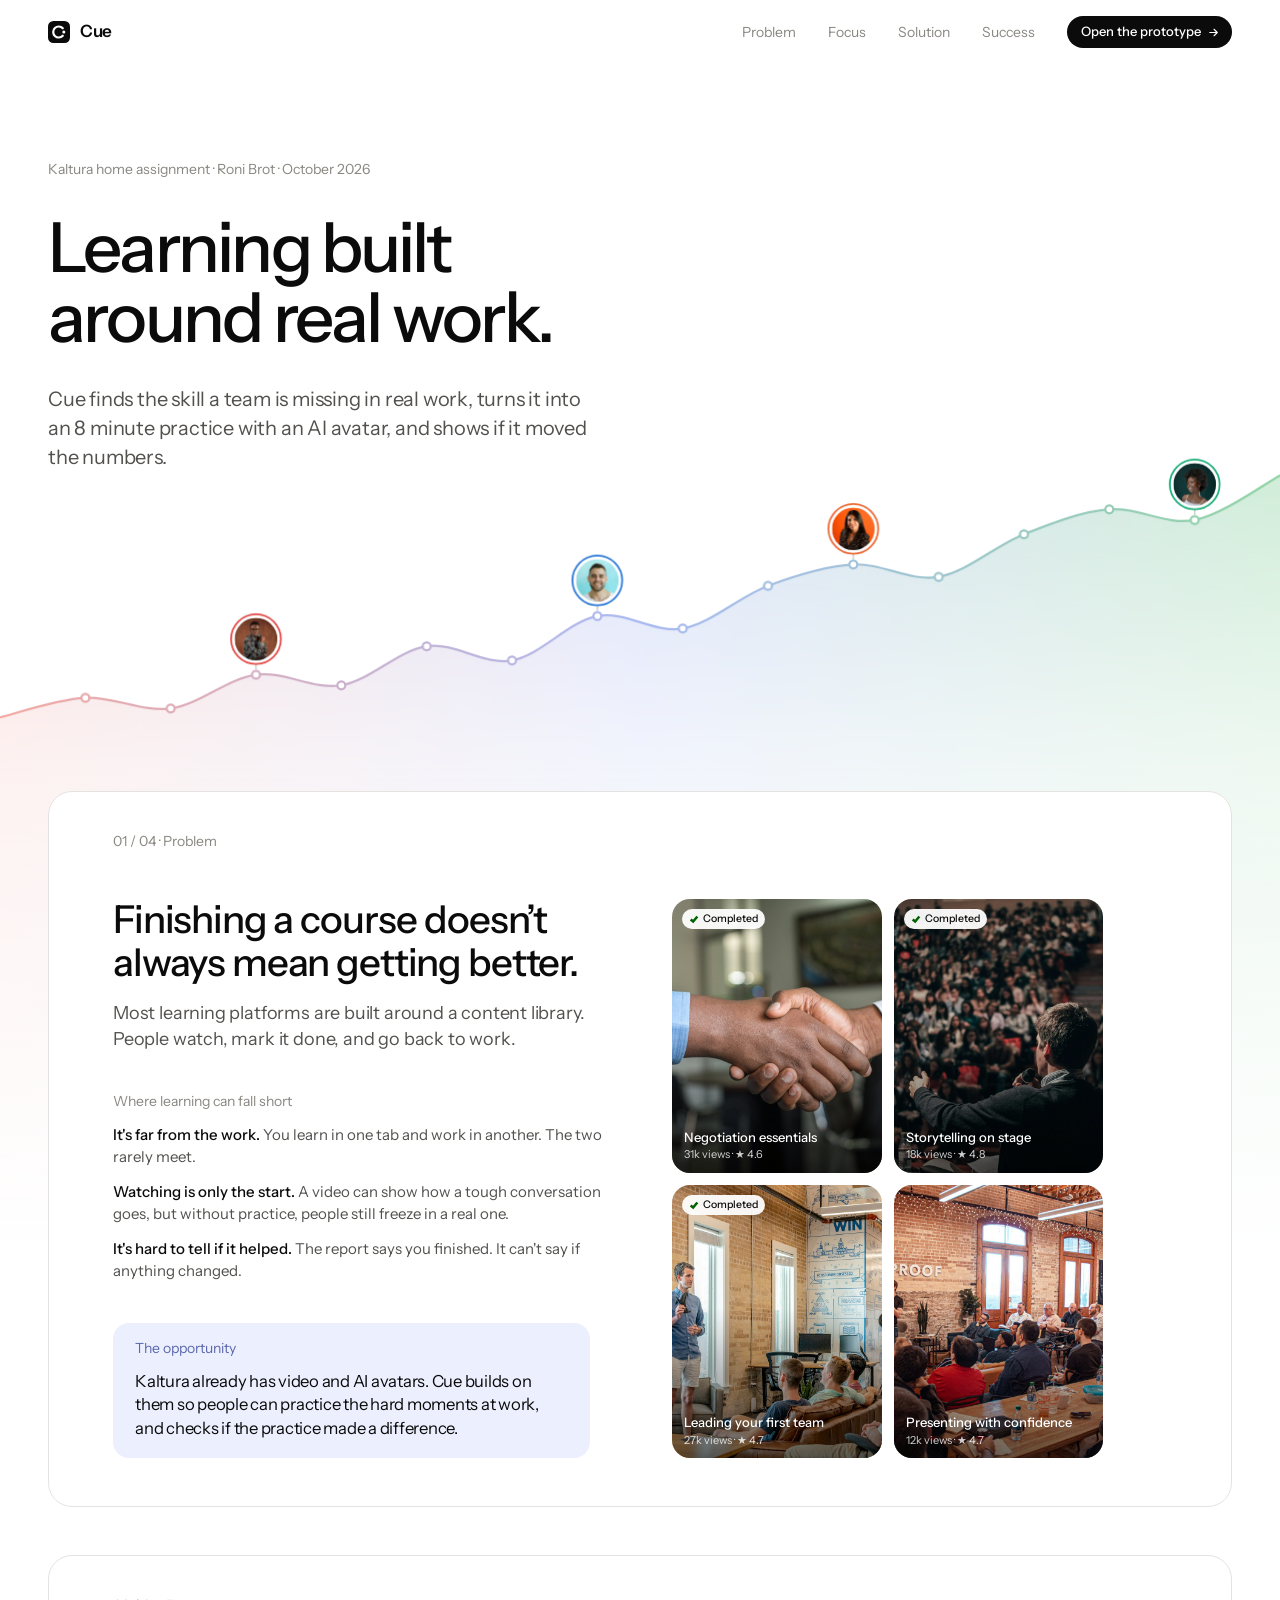
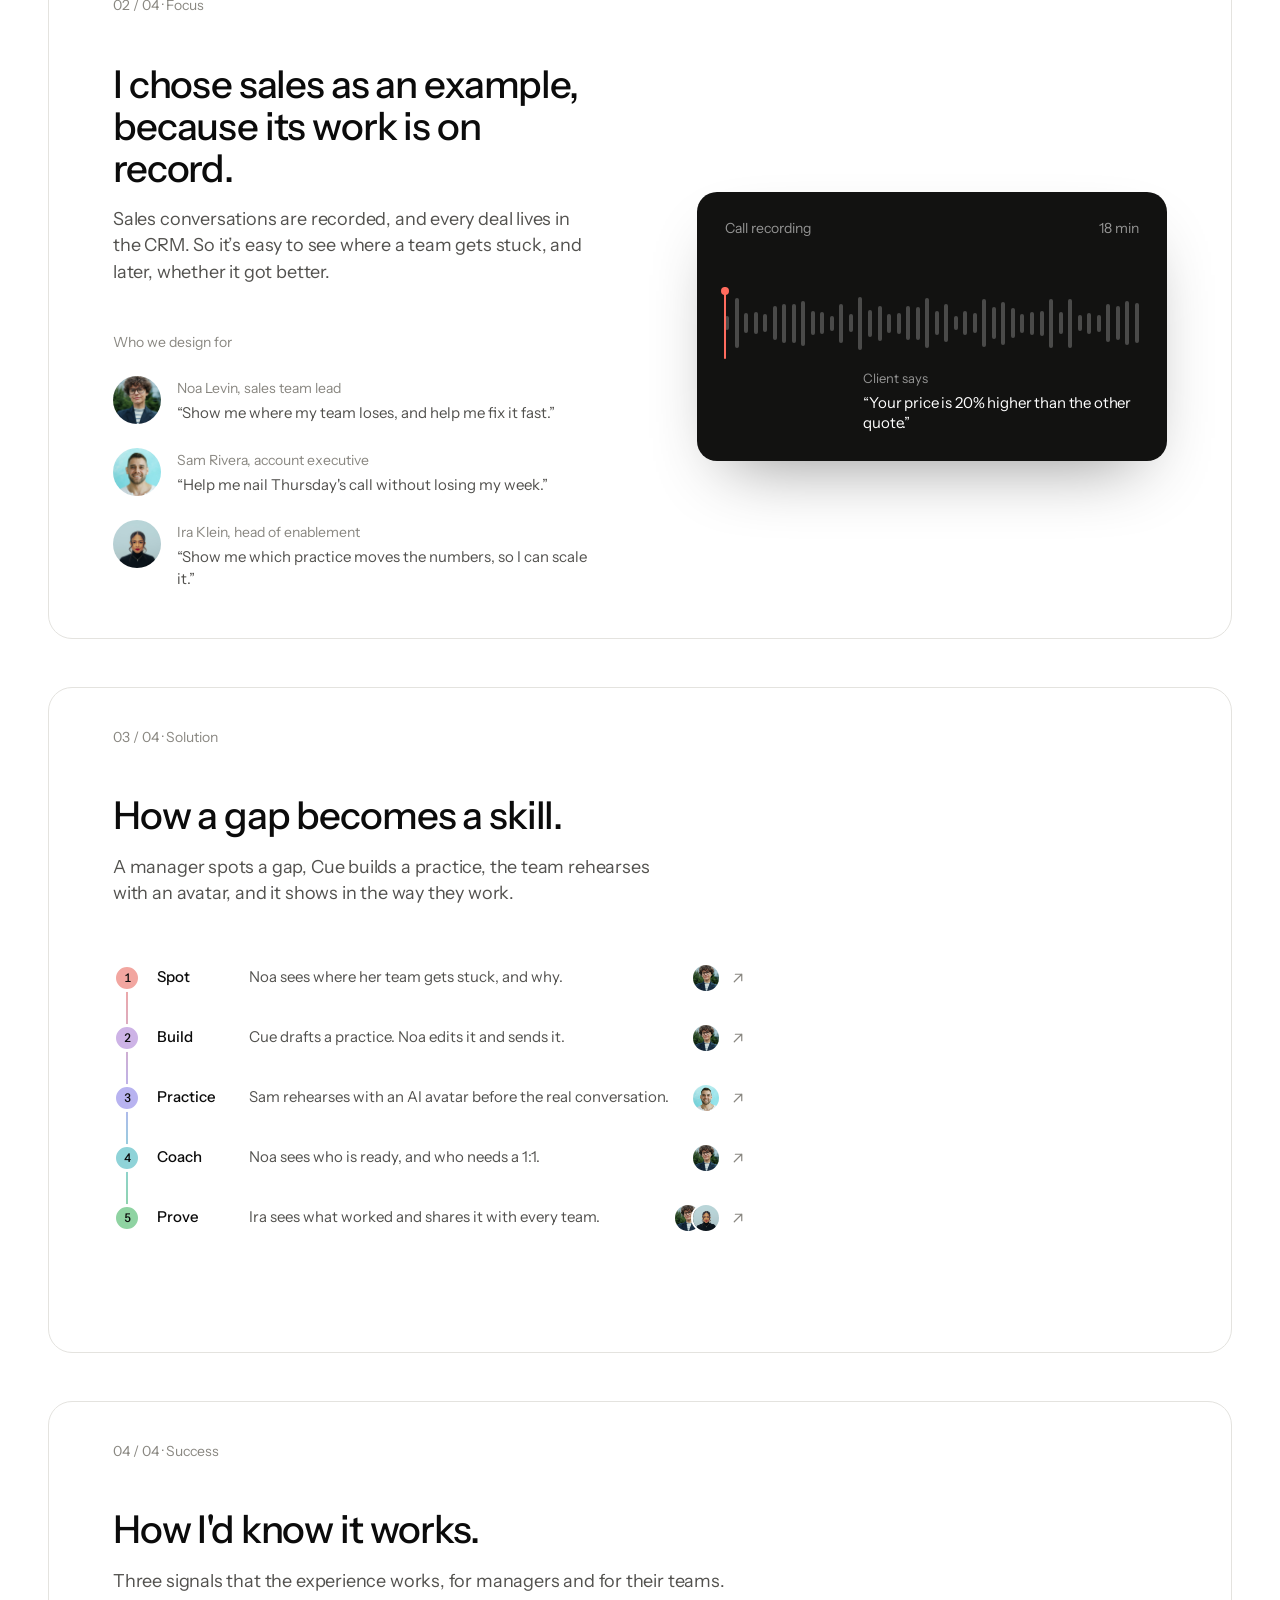
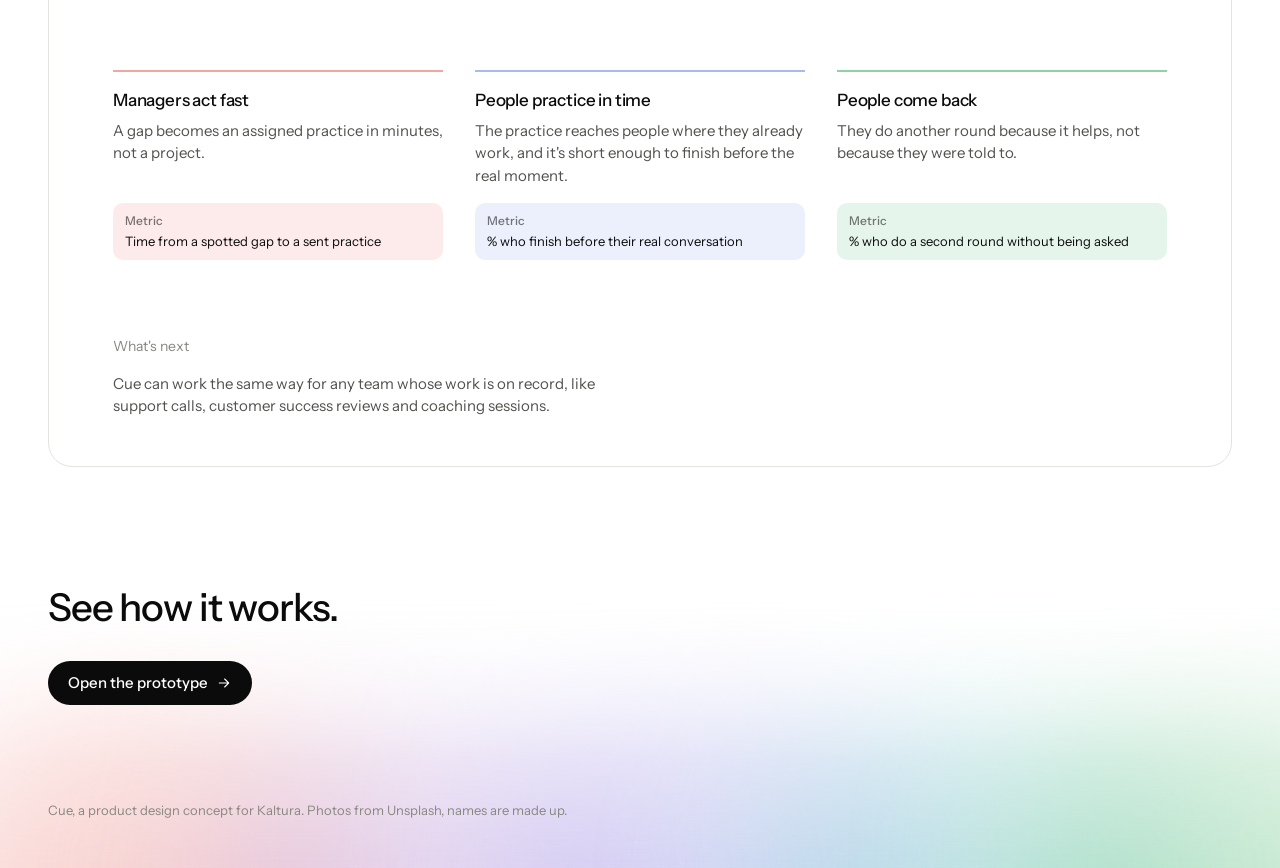
==== index.html @ 915b55a4 "Slide 1: softer wording about learning platforms - "Most learning platforms are built around a conte" ====
<!doctype html>
<html lang="en">
<head>
  <meta charset="utf-8">
  <meta name="viewport" content="width=device-width, initial-scale=1">
  <title>Cue · Kaltura home assignment</title>
  <meta name="description" content="Cue: learning built around real work. A Kaltura home assignment by Roni Brot, in four slides and a prototype.">
  <link rel="icon" href="favicon.svg" type="image/svg+xml">
  <link rel="preconnect" href="https://fonts.googleapis.com">
  <link rel="preconnect" href="https://fonts.gstatic.com" crossorigin>
  <link rel="stylesheet" href="https://fonts.googleapis.com/css2?family=Instrument+Sans:wght@400;500;600;700&display=swap">
  <link rel="stylesheet" href="css/tokens.css?v=8">
  <link rel="stylesheet" href="css/v2.css?v=113">
</head>
<body>

  <!-- SHELL: the page. The hero is the page's opening; the four slides follow -->
  <header class="shell-nav" data-component="Shell/Nav">
    <div class="shell-wrap">
      <a class="shell-brand" href="#top"><img src="favicon.svg" alt="">Cue</a>
      <nav class="shell-links" aria-label="Slides">
        <a href="#problem">Problem</a>
        <a href="#focus">Focus</a>
        <a href="#solution">Solution</a>
        <a href="#success">Success</a>
      </nav>
      <a class="shell-nav-cta" href="prototype.html" data-proto-link data-component="Shell/Prototype button">Open the prototype<svg viewBox="0 0 24 24" aria-hidden="true"><path d="M5 12h14M13 6l6 6-6 6"/></svg></a>
      <!-- Present mode is hidden for now. Remove "hidden" to bring the button back -->
      <button class="shell-present" data-present="1" data-component="Shell/Present" hidden>
        <svg viewBox="0 0 24 24" aria-hidden="true"><path d="M8 5.5v13l10.5-6.5Z"/></svg>Present
      </button>
    </div>
  </header>

  <main id="top">
    <section class="shell-cover" data-component="Shell/Cover">
      <div class="shell-wrap">
        <div class="shell-label">Kaltura home assignment · Roni Brot · October 2026</div>
        <h1 class="shell-display">Learning built<br> around real work.</h1>
        <p class="shell-lead">Cue finds the skill a team is missing in real work, turns it into an 8 minute practice with an AI avatar, and shows if it moved the numbers.</p>
      </div>
      <div class="shell-hero-bg"></div>
    </section>

    <!-- Slide 1 -->
    <section class="shell-section slide" id="problem" data-slide="1" aria-label="Slide 1 of 4: Problem" data-component="Shell/Slide">
      <div class="shell-wrap">
        <article class="slide-frame slide-frame--lxp">
          <header class="slide-head"><span class="shell-label">01 / 04 · Problem</span></header>
          <div class="lxp-layout">
            <div class="lxp-text">
              <h2 class="shell-title">Finishing a course doesn’t always mean getting better.</h2>
              <p class="shell-lead">Most learning platforms are built around a content library. People watch, mark it done, and go back to work.</p>
              <div class="lxp-points">
                <div>
                  <div class="shell-label">Where learning can fall short</div>
                  <ul class="shell-list">
                    <li><b>It's far from the work.</b> You learn in one tab and work in another. The two rarely meet.</li>
                    <li><b>Watching is only the start.</b> A video can show how a tough conversation goes, but without practice, people still freeze in a real one.</li>
                    <li><b>It's hard to tell if it helped.</b> The report says you finished. It can't say if anything changed.</li>
                  </ul>
                </div>
                <div class="opp-panel">
                  <div class="shell-label">The opportunity</div>
                  <p class="slide-answer">Kaltura already has video and AI avatars. Cue builds on them so people can practice the hard moments at work, and checks if the practice made a difference.</p>
                </div>
              </div>
            </div>
            <figure class="bento" data-appear data-component="Shell/LXP library" aria-label="Today's learning library: courses marked Completed with their views and stars, and a report that counts hours watched and completion rate, but not the effect on results.">
              <div class="bento-courses" aria-hidden="true">
                <div class="bento-cell" style="--d:0"><img src="assets/lxp/c02.jpg" alt=""><span class="lxp-done"><svg viewBox="0 0 12 12" aria-hidden="true"><path d="M2 6.5 5 9l5-6"/></svg>Completed</span><div class="bento-cap"><b>Negotiation essentials</b><span>31k views · ★ 4.6</span></div></div>
                <div class="bento-cell" style="--d:1"><img src="assets/lxp/c07.jpg" alt=""><span class="lxp-done"><svg viewBox="0 0 12 12" aria-hidden="true"><path d="M2 6.5 5 9l5-6"/></svg>Completed</span><div class="bento-cap"><b>Storytelling on stage</b><span>18k views · ★ 4.8</span></div></div>
                <div class="bento-cell" style="--d:2"><img src="assets/lxp/c09.jpg" alt=""><span class="lxp-done"><svg viewBox="0 0 12 12" aria-hidden="true"><path d="M2 6.5 5 9l5-6"/></svg>Completed</span><div class="bento-cap"><b>Leading your first team</b><span>27k views · ★ 4.7</span></div></div>
                <div class="bento-cell" style="--d:3"><img src="assets/lxp/c01.jpg" alt=""><div class="bento-cap"><b>Presenting with confidence</b><span>12k views · ★ 4.7</span></div></div>
              </div>
              <div class="bento-report">
                <span class="bento-report-title">Learning report · Q3</span>
                <div class="bento-stat">Hours watched<b>1,240</b></div>
                <div class="bento-stat">Completion rate<b>86%</b></div>
                <div class="bento-stat is-missing">Effect on results<b>Not tracked</b></div>
              </div>
            </figure>
          </div>
        </article>
      </div>
    </section>

    <!-- Slide 2 -->
    <section class="shell-section slide" id="focus" data-slide="2" aria-label="Slide 2 of 4: Focus" data-component="Shell/Slide">
      <div class="shell-wrap">
        <article class="slide-frame slide-frame--focus">
          <header class="slide-head"><span class="shell-label">02 / 04 · Focus</span></header>
          <div class="focus-layout">
            <div class="focus-text">
              <h2 class="shell-title">I chose sales as an example, because its work is on record.</h2>
              <p class="shell-lead">Sales conversations are recorded, and every deal lives in the CRM. So it’s easy to see where a team gets stuck, and later, whether it got better.</p>
              <div class="who" data-component="Shell/People">
                <div class="shell-label">Who we design for</div>
                <ul class="who-list">
                  <li><img src="assets/people/noa.jpg" alt=""><div><span class="shell-person">Noa Levin, sales team lead</span><q>Show me where my team loses, and help me fix it fast.</q></div></li>
                  <li><img src="assets/people/sam.jpg" alt=""><div><span class="shell-person">Sam Rivera, account executive</span><q>Help me nail Thursday's call without losing my week.</q></div></li>
                  <li><img src="assets/people/ira.jpg" alt=""><div><span class="shell-person">Ira Klein, head of enablement</span><q>Show me which practice moves the numbers, so I can scale it.</q></div></li>
                </ul>
              </div>
            </div>
            <figure class="call" data-appear data-component="Shell/Call record" aria-label="One recorded sales call, 18 minutes long. At 4:12 the price came up, and the client said: Your price is 20% higher than the other quote.">
              <div class="call-head"><span>Call recording</span><span>18 min</span></div>
              <div class="call-wave" aria-hidden="true"><i style="--h:14px"></i><i style="--h:50px"></i><i style="--h:20px"></i><i style="--h:22px"></i><i style="--h:18px"></i><i style="--h:34px"></i><i style="--h:39px"></i><i style="--h:39px"></i><i style="--h:45px"></i><i style="--h:24px"></i><i style="--h:22px"></i><i style="--h:15px"></i><i class="is-moment" style="--h:39px"></i><i class="is-moment" style="--h:18px"></i><i class="is-moment" style="--h:53px"></i><i style="--h:27px"></i><i style="--h:35px"></i><i style="--h:19px"></i><i style="--h:21px"></i><i style="--h:34px"></i><i style="--h:33px"></i><i style="--h:50px"></i><i style="--h:24px"></i><i style="--h:38px"></i><i style="--h:14px"></i><i style="--h:24px"></i><i style="--h:20px"></i><i style="--h:48px"></i><i style="--h:32px"></i><i style="--h:43px"></i><i style="--h:30px"></i><i style="--h:19px"></i><i style="--h:23px"></i><i style="--h:25px"></i><i style="--h:49px"></i><i style="--h:22px"></i><i style="--h:49px"></i><i style="--h:16px"></i><i style="--h:21px"></i><i style="--h:17px"></i><i style="--h:38px"></i><i style="--h:34px"></i><i style="--h:44px"></i><i style="--h:40px"></i><span class="call-mark"><span class="call-tag">4:12 · Price came up</span></span></div>
              <div class="call-quote"><span>Client says</span><p>“Your price is 20% higher than the other quote.”</p></div>
            </figure>
          </div>
        </article>
      </div>
    </section>

    <!-- Slide 3 -->
    <section class="shell-section slide" id="solution" data-slide="3" aria-label="Slide 3 of 4: Solution" data-component="Shell/Slide">
      <div class="shell-wrap">
        <article class="slide-frame">
          <header class="slide-head"><span class="shell-label">03 / 04 · Solution</span></header>
          <div class="slide-cols slide-cols--flow">
            <div>
              <h2 class="shell-title">How a gap becomes a skill.</h2>
              <p class="shell-lead">A manager spots a gap, Cue builds a practice, the team rehearses with an avatar, and it shows in the way they work.</p>
              <ol class="flow-steps" data-appear data-component="Shell/Flow">
                <li style="--c:#f2a6a0"><a href="prototype.html#step-1" data-proto-link>
                  <span class="flow-step-n">1</span>
                  <span class="flow-step-text"><b>Spot</b><span>Noa sees where her team gets stuck, and why.</span></span>
                  <span class="flow-step-who"><img src="assets/people/noa.jpg" alt="Noa Levin"></span>
                  <svg class="flow-step-go" viewBox="0 0 24 24" aria-hidden="true"><path d="M7 17 17 7M8.5 7H17v8.5"/></svg></a></li>
                <li style="--c:#cdb3e6"><a href="prototype.html#step-3" data-proto-link>
                  <span class="flow-step-n">2</span>
                  <span class="flow-step-text"><b>Build</b><span>Cue drafts a practice. Noa edits it and sends it.</span></span>
                  <span class="flow-step-who"><img src="assets/people/noa.jpg" alt="Noa Levin"></span>
                  <svg class="flow-step-go" viewBox="0 0 24 24" aria-hidden="true"><path d="M7 17 17 7M8.5 7H17v8.5"/></svg></a></li>
                <li style="--c:#b8b3f0"><a href="prototype.html#step-6" data-proto-link>
                  <span class="flow-step-n">3</span>
                  <span class="flow-step-text"><b>Practice</b><span>Sam rehearses with an AI avatar before the real conversation.</span></span>
                  <span class="flow-step-who"><img src="assets/people/sam.jpg" alt="Sam Rivera"></span>
                  <svg class="flow-step-go" viewBox="0 0 24 24" aria-hidden="true"><path d="M7 17 17 7M8.5 7H17v8.5"/></svg></a></li>
                <li style="--c:#8fd3d8"><a href="prototype.html#step-11" data-proto-link>
                  <span class="flow-step-n">4</span>
                  <span class="flow-step-text"><b>Coach</b><span>Noa sees who is ready, and who needs a 1:1.</span></span>
                  <span class="flow-step-who"><img src="assets/people/noa.jpg" alt="Noa Levin"></span>
                  <svg class="flow-step-go" viewBox="0 0 24 24" aria-hidden="true"><path d="M7 17 17 7M8.5 7H17v8.5"/></svg></a></li>
                <li style="--c:#8fd3a2"><a href="prototype.html#step-13" data-proto-link>
                  <span class="flow-step-n">5</span>
                  <span class="flow-step-text"><b>Prove</b><span>Ira sees what worked and shares it with every team.</span></span>
                  <span class="flow-step-who"><img src="assets/people/noa.jpg" alt="Noa Levin"><img src="assets/people/ira.jpg" alt="Ira Klein"></span>
                  <svg class="flow-step-go" viewBox="0 0 24 24" aria-hidden="true"><path d="M7 17 17 7M8.5 7H17v8.5"/></svg></a></li>
              </ol>
            </div>
          </div>
        </article>
      </div>
    </section>

    <!-- Slide 4 -->
    <section class="shell-section slide" id="success" data-slide="4" aria-label="Slide 4 of 4: Success" data-component="Shell/Slide">
      <div class="shell-wrap">
        <article class="slide-frame slide-frame--steps">
          <header class="slide-head"><span class="shell-label">04 / 04 · Success</span></header>
          <h2 class="shell-title">How I'd know it works.</h2>
          <p class="shell-lead">Three signals that the experience works, for managers and for their teams.</p>
          <ol class="ladder" data-component="Shell/Ladder">
            <li style="--c:var(--viz-down)"><b>Managers act fast</b><p>A gap becomes an assigned practice in minutes, not a project.</p><span class="ladder-measure"><span class="ladder-measure-label">Metric</span><span>Time from a spotted gap to a sent practice</span></span></li>
            <li style="--c:var(--viz-calm)"><b>People practice in time</b><p>The practice reaches people where they already work, and it's short enough to finish before the real moment.</p><span class="ladder-measure"><span class="ladder-measure-label">Metric</span><span>% who finish before their real conversation</span></span></li>
            <li style="--c:var(--viz-up)"><b>People come back</b><p>They do another round because it helps, not because they were told to.</p><span class="ladder-measure"><span class="ladder-measure-label">Metric</span><span>% who do a second round without being asked</span></span></li>
          </ol>
          <div class="slide-cols">
            <div>
              <div class="shell-label">What's next</div>
              <p class="shell-text">Cue can work the same way for any team whose work is on record, like support calls, customer success reviews and coaching sessions.</p>
            </div>
          </div>
        </article>
      </div>
    </section>

    <!-- After the slides: the prototype -->
    <section class="shell-close" data-component="Shell/Prototype link">
      <div class="shell-wrap">
        <h2 class="shell-title">See how it works.</h2>
        <a class="shell-btn" href="prototype.html" data-proto-link>Open the prototype<svg viewBox="0 0 24 24" aria-hidden="true"><path d="M5 12h14M13 6l6 6-6 6"/></svg></a>
      </div>
    </section>
  </main>

  <footer class="shell-foot">
    <!-- A soft glow in the deck's colors, drifting slowly behind the closing and the footer -->
    <div class="end-glow" aria-hidden="true"><i></i><i></i><i></i><i></i><i></i></div>
    <div class="shell-wrap">Cue, a product design concept for Kaltura. Photos from Unsplash, names are made up.</div>
  </footer>

  <!-- Present mode: one slide at a time. Its own small bar, bottom right -->
  <div class="present-bar" data-component="Shell/Present bar" aria-label="Presentation controls">
    <span class="present-count" data-present-count>1 / 4</span>
    <button class="present-arrow" data-present-go="-1" aria-label="Previous slide"><svg viewBox="0 0 24 24" aria-hidden="true"><path d="M15 6l-6 6 6 6"/></svg></button>
    <button class="present-arrow" data-present-go="1" aria-label="Next slide"><svg viewBox="0 0 24 24" aria-hidden="true"><path d="M9 6l6 6-6 6"/></svg></button>
    <a class="present-proto shell-btn" href="prototype.html" data-proto-link data-present-proto>Open the prototype<svg viewBox="0 0 24 24" aria-hidden="true"><path d="M5 12h14M13 6l6 6-6 6"/></svg></a>
    <button class="present-exit" data-present-exit>Exit</button>
  </div>

  <script src="js/hero.js?v=6"></script>
  <script src="js/v2.js?v=8"></script>
</body>
</html>
---- css/tokens.css ----
/* Cue design tokens.
   Every name maps 1:1 to a Figma variable: --color-ink-2 becomes color/ink/2,
   --space-5 becomes space/5, and so on. Change a value here, not in the components. */

:root {
  /* color / paper and ink */
  --color-paper: #ffffff;
  --color-paper-2: #f6f6f4;      /* hover, quiet fills */
  --color-paper-3: #ececea;      /* bar tracks */
  --color-ink: #0b0b0b;          /* text, rules, primary buttons */
  --color-ink-2: #52514e;        /* secondary text */
  --color-ink-3: #898781;        /* muted text, axis labels */
  --color-line: #e4e3df;         /* hairlines */
  --color-line-strong: #0b0b0b;  /* Swiss rules */

  /* color / change (only for up and down changes, always with an arrow and a label) */
  --color-up: #006300;
  --color-up-mark: #0ca30c;
  --color-up-soft: #e9f4e6;
  --color-down: #b3261e;
  --color-down-mark: #d03b3b;
  --color-down-soft: #fbebe9;

  /* color / viz. Pastel marks for graphs only. Numbers and labels stay black and white. */
  --viz-up: #8fd3a2;
  --viz-up-soft: #e6f6ea;
  --viz-down: #f2a6a0;
  --viz-down-soft: #fdeceb;
  --viz-calm: #a9b9f2;
  --viz-calm-soft: #eceffd;
  --viz-base: #e4e3de;

  /* color / person. Sampled from each photo's background, snapped to the chart palette.
     A person's line, dot or bar always uses their own color. */
  --person-sam: #2a78d6;
  --person-lucia: #eb6834;
  --person-dana: #1baf7a;
  --person-hana: #eda100;
  --person-theo: #008300;
  --person-omar: #6250d6;
  --person-kofi: #e34948;

  /* type / family */
  --font-sans: "Instrument Sans", "Helvetica Neue", Helvetica, Arial, sans-serif;
  --font-mono: "Geist Mono", ui-monospace, "SF Mono", Menlo, monospace;

  /* type / size */
  --text-2xs: 10px;
  --text-xs: 11px;
  --text-sm: 13px;
  --text-md: 14px;
  --text-lg: 16px;
  --text-xl: 20px;
  --text-2xl: 24px;
  --text-3xl: 36px;
  --text-4xl: 44px;

  /* type / shell. Five styles only: display, title, lead, body, label */
  --shell-display: clamp(44px, 5.4vw, 78px);
  --shell-title: clamp(32px, 3vw, 44px);
  --shell-lead: 20px;
  --shell-body: 15px;
  --shell-label: 11px;

  /* type / tracking */
  --tracking-display: -0.045em;
  --tracking-tight: -0.025em;
  --tracking-snug: -0.01em;
  --tracking-mono: 0.06em;

  /* space (8px base, 4px half step) */
  --space-1: 4px;
  --space-2: 8px;
  --space-3: 12px;
  --space-4: 16px;
  --space-5: 24px;
  --space-6: 32px;
  --space-7: 40px;
  --space-8: 48px;
  --space-9: 64px;
  --space-10: 96px;
  --space-11: 128px;

  /* radius */
  --radius-xs: 4px;
  --radius-sm: 6px;
  --radius-md: 10px;
  --radius-lg: 14px;
  --radius-pill: 999px;

  /* grid (the shell's Swiss grid) */
  --grid-columns: 12;
  --grid-gutter: 24px;
  --grid-margin: 48px;
  --grid-max: 1440px;

  /* motion */
  --ease-out: cubic-bezier(0.2, 0.7, 0.2, 1);
  --duration-fast: 160ms;
  --duration-base: 320ms;
  --duration-slow: 900ms;
}


@media (max-width: 900px) {
  :root { --grid-margin: 16px; --grid-gutter: 16px; }
}

/* Keyboard focus: one quiet ring everywhere */
:focus { outline: none; }
:focus-visible { outline: 2px solid #0b0b0b; outline-offset: 2px; border-radius: 6px; }
.cue-call :focus-visible, .cue-calm :focus-visible { outline-color: #ffffff; }
[contenteditable]:focus-visible, input:focus-visible { outline: none; }
---- css/v2.css ----
/* The presentation shell, version 2 (index.html and prototype.html).
   A copy of shell.css, plus: four framed slides, Present mode, and the prototype on its own page.
   One left axis, five type styles, almost no lines. The product lives in app.css under .cue. */

*, *::before, *::after { box-sizing: border-box; }
html { scroll-behavior: smooth; }
body {
  margin: 0;
  background: var(--color-paper);
  color: var(--color-ink);
  font-family: var(--font-sans);
  font-size: var(--shell-body);
  line-height: 1.5;
  -webkit-font-smoothing: antialiased;
  -moz-osx-font-smoothing: grayscale;
  text-rendering: optimizeLegibility;
}
img { display: block; max-width: 100%; }
a { color: inherit; text-decoration: none; }

/* One container, one left edge */
.shell-wrap {
  width: 100%;
  max-width: var(--grid-max);
  margin: 0 auto;
  padding: 0 var(--grid-margin);
}

/* The five type styles: display, title, lead, body, label */
.shell-display {
  margin: 0;
  font-size: var(--shell-display);
  font-weight: 500;
  line-height: 1.02;
  letter-spacing: -0.04em;
}
.shell-title {
  margin: 0;
  font-size: var(--shell-title);
  font-weight: 500;
  line-height: 1.1;
  letter-spacing: -0.03em;
}
.shell-lead {
  margin: 0;
  max-width: 30em;
  font-size: var(--shell-lead);
  font-weight: 400;
  line-height: 1.45;
  letter-spacing: -0.01em;
  color: var(--color-ink-2);
  text-wrap: pretty;
}
.shell-label {
  font-family: var(--font-sans);
  font-size: 14px;
  font-weight: 400;
  letter-spacing: 0;
  line-height: 1.4;
  color: var(--color-ink-3);
}

/* Nav: brand left, sections right */
.shell-nav {
  position: sticky;
  top: 0;
  z-index: 20;
  background: color-mix(in srgb, var(--color-paper) 86%, transparent);
  backdrop-filter: saturate(1.4) blur(14px);
  -webkit-backdrop-filter: saturate(1.4) blur(14px);
}
.shell-nav .shell-wrap { height: 64px; display: flex; align-items: center; gap: var(--space-6); }
.shell-brand { display: flex; align-items: center; gap: 10px; font-size: 17px; font-weight: 600; letter-spacing: -0.02em; }
.shell-brand img { width: 22px; height: 22px; }
.shell-links { margin-left: auto; display: flex; gap: var(--space-6); }
.shell-links a { font-size: 14px; color: var(--color-ink-3); transition: color var(--duration-fast); }
.shell-links a:hover, .shell-links a[aria-current="true"] { color: var(--color-ink); }
/* The prototype, one click from anywhere: a small black pill at the end of the header */
.shell-nav-cta { display: inline-flex; align-items: center; gap: 6px; height: 32px; padding: 0 12px 0 14px; border-radius: var(--radius-pill); background: var(--color-ink); font-size: 13px; font-weight: 500; white-space: nowrap; color: var(--color-paper); transition: background var(--duration-fast); }
.shell-nav-cta:hover { background: #2b2b29; }
.shell-nav-cta svg { width: 13px; height: 13px; fill: none; stroke: currentColor; stroke-width: 2; stroke-linecap: round; stroke-linejoin: round; }

/* Cover, with a background drawn only from graphs and people (js/hero.js) */
.shell-cover { position: relative; overflow: hidden; padding: var(--space-10) 0 0; }
.shell-cover .shell-wrap { position: relative; z-index: 1; }
/* The chart sits right under the text and tucks 96px behind it (the line is low on the left) */
.shell-hero-bg { position: relative; z-index: 0; margin-top: calc(var(--space-10) * -1); pointer-events: none; }
.hero { display: block; width: 100%; height: auto; aspect-ratio: 1440 / 440; }
/* The chart's soft fill keeps going down behind the first slide, then fades to white, so the card stands out.
   It fades in together with the chart's fill */
:root:not(.is-presenting) .shell-cover + .slide { position: relative; }
:root:not(.is-presenting) .shell-cover + .slide > .shell-wrap { position: relative; z-index: 1; }
:root:not(.is-presenting) .shell-cover + .slide::before {
  content: "";
  position: absolute;
  inset: 0 0 auto;
  height: 480px;
  pointer-events: none;
  background:
    linear-gradient(180deg, rgba(255, 255, 255, 0), var(--color-paper)),
    linear-gradient(90deg, rgba(242, 166, 160, 0.15), rgba(169, 185, 242, 0.15) 50%, rgba(143, 211, 162, 0.15));
  opacity: 0;
  animation: hero-fade 1.6s var(--ease-out) 0.9s forwards;
}

/* line: the chart draws in, dots and people pop, people float */
.hero-stroke { stroke-dasharray: 1; stroke-dashoffset: 1; animation: hero-draw 2.2s var(--ease-out) 0.2s forwards; }
.hero-area { opacity: 0; animation: hero-fade 1.6s var(--ease-out) 0.9s forwards; }
.hero-dot { transform-box: fill-box; transform-origin: center; transform: scale(0); animation: hero-pop 420ms var(--ease-out) forwards; animation-delay: calc(0.35s + var(--i) * 0.11s); }
.hero-person { opacity: 0; animation: hero-person 700ms var(--ease-out) forwards, hero-float 5s ease-in-out infinite; animation-delay: calc(1.2s + var(--i) * 0.25s), calc(2s + var(--i) * 0.6s); }


@keyframes hero-draw { to { stroke-dashoffset: 0; } }
@keyframes hero-fade { to { opacity: 1; } }
@keyframes hero-pop { 0% { transform: scale(0); } 70% { transform: scale(1.3); } 100% { transform: scale(1); } }
@keyframes hero-person { from { opacity: 0; transform: translateY(10px); } to { opacity: 1; transform: none; } }
@keyframes hero-float { 0%, 100% { translate: 0 0; } 50% { translate: 0 -5px; } }
/* Phones: the chart shrinks with the screen, so the faces grow a little, up from the line */
@media (max-width: 600px) {
  .hero-person { transform-box: fill-box; transform-origin: 50% 100%; scale: 1.6; }
}
.shell-cover .shell-label { margin-bottom: var(--space-6); }
.shell-cover .shell-lead { margin-top: var(--space-6); }

/* Section */
.shell-section { padding: var(--space-10) 0 var(--space-6); }
.shell-section .shell-label { margin-bottom: var(--space-4); }
.shell-section .shell-lead { margin-top: var(--space-4); }

/* Blocks inside a section: a label, then one list or one paragraph */
.shell-block { margin-top: var(--space-8); }
.shell-block > .shell-label { margin-bottom: var(--space-4); }
.shell-text { margin: 0; max-width: 36em; font-size: 15px; line-height: 1.5; color: var(--color-ink-2); text-wrap: pretty; }
.shell-list { margin: var(--space-8) 0 0; padding: 0; list-style: none; display: flex; flex-direction: column; gap: var(--space-3); max-width: 38em; }
.shell-block .shell-list { margin-top: 0; }
.shell-list li { font-size: 15px; line-height: 1.5; color: var(--color-ink-2); text-wrap: pretty; }
.shell-list b { font-weight: 500; color: var(--color-ink); }
.shell-list--time li { padding-left: 22px; text-indent: -22px; }
.shell-list--time i { display: inline-block; width: 10px; height: 10px; margin-right: 12px; border-radius: 50%; background: var(--c); }

/* Three people: photo, name, the job in their words */
.shell-people { margin: 0; padding: 0; list-style: none; display: flex; flex-direction: column; gap: var(--space-5); }
.shell-people li { display: flex; align-items: center; gap: var(--space-4); }
.shell-people img { width: 56px; height: 56px; border-radius: 50%; object-fit: cover; flex: none; }
.shell-people div { display: flex; flex-direction: column; gap: 2px; }
.shell-person { font-size: 14px; color: var(--color-ink-3); }
.shell-people q { font-size: var(--shell-lead); line-height: 1.35; letter-spacing: -0.01em; color: var(--color-ink); quotes: "\201C" "\201D"; text-indent: -0.42em; }

/* The loop: five moves in one row, the current one in ink */
.shell-loop {
  margin: var(--space-8) 0 0;
  padding: 0;
  list-style: none;
  display: flex;
  flex-wrap: wrap;
  gap: var(--space-2) var(--space-6);
}
.shell-loop button {
  display: flex;
  align-items: baseline;
  gap: var(--space-2);
  padding: 0;
  border: 0;
  background: none;
  font: inherit;
  font-size: 17px;
  font-weight: 500;
  letter-spacing: -0.015em;
  color: var(--color-ink-3);
  cursor: pointer;
  transition: color var(--duration-base);
}
.shell-loop button .shell-label { color: inherit; }
.shell-loop button:hover { color: var(--color-ink-2); }
.shell-loop button.is-current { color: var(--color-ink); }
.shell-loop button:disabled { cursor: default; color: var(--color-line); }
.shell-loop button:disabled:hover { color: var(--color-line); }

/* Prototype controls: quiet text buttons */
.shell-controls { display: flex; gap: var(--space-5); }
.shell-controls button {
  padding: 0;
  border: 0;
  background: none;
  font: inherit;
  font-size: 14px;
  color: var(--color-ink-2);
  cursor: pointer;
  transition: color var(--duration-fast);
}
.shell-controls button:hover { color: var(--color-ink); }
.shell-controls button:disabled { color: var(--color-line); cursor: default; }
.shell-caption-text { margin: 0; }
/* A small switch next to the caption, e.g. Slack or Gmail */
.shell-switch { display: inline-flex; padding: 2px; gap: 2px; border-radius: var(--radius-pill); background: var(--color-paper-2); }
.shell-switch button { height: 26px; padding: 0 12px; border: 0; border-radius: var(--radius-pill); background: transparent; font: inherit; font-size: 13px; color: var(--color-ink-2); cursor: pointer; }
.shell-switch button[aria-pressed="true"] { background: var(--color-paper); color: var(--color-ink); box-shadow: 0 1px 2px rgba(0, 0, 0, 0.08); }
[data-proto-extra]:empty { display: none; }

/* Stage: the product sits on a blurred photo, so it reads as software, not as the page */
.shell-stage {
  position: relative;
  overflow: hidden;
  isolation: isolate;
  padding: var(--space-9) var(--grid-margin);
  background: #8fcfd6;
}
.shell-stage-bg {
  position: absolute;
  inset: -12%;
  width: 124%;
  height: 124%;
  object-fit: cover;
  filter: blur(70px) saturate(1.1);
  transform: scale(1.15);
  z-index: -1;
}
.shell-stage::after {
  content: "";
  position: absolute;
  inset: 0;
  z-index: -1;
  background: linear-gradient(180deg, rgba(255, 255, 255, 0.08), rgba(0, 0, 0, 0.16));
}
.shell-stage-fit { margin: 0 auto; max-width: 1280px; }
.shell-stage-note { display: none; }

/* Caption: one quiet line under the stage, controls on the right */
.shell-caption { padding: var(--space-4) 0 0; font-size: 14px; color: var(--color-ink-3); }
.shell-caption .shell-wrap { display: flex; align-items: baseline; gap: var(--space-5); }
.shell-caption .shell-controls { margin-left: auto; }
.shell-caption-text b { font-weight: 500; color: var(--color-ink); margin-right: var(--space-2); }

/* Full screen: the stage takes the whole window, with one bar on top */
.shell-stage-bar { display: none; }
:root.is-full { overflow: hidden; }
:root.is-full .shell-stage {
  position: fixed;
  inset: 0;
  z-index: 100;
  padding: 72px 24px 24px;
  display: flex;
  flex-direction: column;
  align-items: center;
  justify-content: center;
}
:root.is-full .shell-stage-bar {
  position: absolute;
  top: 0;
  left: 0;
  right: 0;
  height: 56px;
  display: flex;
  align-items: center;
  gap: var(--space-5);
  padding: 0 24px;
  background: color-mix(in srgb, var(--color-paper) 82%, transparent);
  backdrop-filter: blur(14px);
  -webkit-backdrop-filter: blur(14px);
  font-size: 14px;
  color: var(--color-ink-3);
}
:root.is-full .shell-stage-bar .shell-controls { margin-left: auto; }
:root.is-full .shell-stage-fit { margin: 0; }

/* Footer: one quiet line */
.shell-foot { position: relative; padding: var(--space-6) 0 var(--space-8); font-size: 13px; color: var(--color-ink-3); }
.shell-foot .shell-wrap { position: relative; z-index: 1; }
/* The end glow: five soft color clouds from the deck's palette, blurred and drifting slowly.
   It starts behind the closing and fades out toward the top, so it never touches the slides */
.end-glow { position: absolute; z-index: 0; left: 0; right: 0; bottom: 0; top: -170px; overflow: hidden; pointer-events: none;
  -webkit-mask-image: linear-gradient(to bottom, transparent, rgba(0, 0, 0, 0.75) 60%, #000); mask-image: linear-gradient(to bottom, transparent, rgba(0, 0, 0, 0.75) 60%, #000); }
.end-glow i { position: absolute; bottom: -230px; width: 36vw; max-width: 500px; aspect-ratio: 1; border-radius: 50%; background: var(--c); opacity: 0.45; filter: blur(80px); animation: end-drift var(--t) ease-in-out infinite alternate; animation-delay: var(--dl); }
.end-glow i:nth-child(1) { --c: #f2a6a0; --t: 6s; --dl: -2s; left: -6%; }
.end-glow i:nth-child(2) { --c: #cdb3e6; --t: 7.5s; --dl: -5s; left: 16%; bottom: -260px; }
.end-glow i:nth-child(3) { --c: #b8b3f0; --t: 6.5s; --dl: -3s; left: 38%; }
.end-glow i:nth-child(4) { --c: #8fd3d8; --t: 8s; --dl: -6s; left: 58%; bottom: -260px; }
.end-glow i:nth-child(5) { --c: #8fd3a2; --t: 7s; --dl: -4s; left: 78%; }
@keyframes end-drift {
  0% { transform: translate(0, 0) scale(1); }
  33% { transform: translate(18vw, -60px) scale(1.25); }
  66% { transform: translate(-8vw, -20px) scale(1.05); }
  100% { transform: translate(-18vw, 30px) scale(0.85); }
}

@media (max-width: 900px) {
  .shell-links { display: none; }
  .shell-cover { padding: var(--space-9) 0 0; }
  .shell-hero-bg { margin-top: calc(var(--space-5) * -1); }
  .shell-section { padding: var(--space-8) 0 var(--space-5); }
  .shell-lead { font-size: 18px; }
  .shell-loop { margin-top: var(--space-6); }
  .shell-stage { padding: var(--space-5) var(--grid-margin); }
  .shell-caption .shell-wrap { flex-direction: column; gap: var(--space-2); }
  .shell-caption .shell-controls { margin-left: 0; }
  .shell-list li, .shell-text { font-size: 15px; }
  .shell-people q { font-size: 18px; }
}


@media (max-width: 600px) {
  .shell-stage-note { display: block; margin: var(--space-4) 0 0; color: #fff; text-align: center; }
  .shell-full-btn { display: none; }
}

/* ===== Version 2: the four slides ===== */

/* Nav: a quiet Present button after the slide links */
.shell-present { display: inline-flex; align-items: center; gap: 6px; height: 32px; padding: 0 14px 0 11px; border: 1px solid var(--color-line); border-radius: var(--radius-pill); background: var(--color-paper); font: inherit; font-size: 14px; font-weight: 500; color: var(--color-ink); cursor: pointer; transition: background var(--duration-fast), border-color var(--duration-fast); }
.shell-present:hover { background: var(--color-paper-2); border-color: var(--color-paper-2); }
.shell-present svg { width: 12px; height: 12px; fill: currentColor; }
.shell-present[hidden] { display: none; }

/* A slide: one white frame with a hairline, like the product's cards, at least 16:9 */
.slide { padding: var(--space-5) 0; }
.slide:first-of-type { padding-top: var(--space-9); }
.slide-frame {
  display: flex;
  flex-direction: column;
  aspect-ratio: 16 / 9;
  padding: var(--space-7) var(--space-9) var(--space-8);
  border: 1px solid var(--color-line);
  border-radius: 24px;
  background: var(--color-paper);
}
.slide-head { display: flex; justify-content: space-between; gap: var(--space-5); margin-bottom: var(--space-8); }
.slide-head .shell-label { margin: 0; }
.slide-frame > .shell-lead { margin-top: var(--space-4); }
.slide-frame { --shell-lead: 18px; }
.slide-cols { display: grid; grid-template-columns: 1fr 1fr; gap: var(--space-9); margin-top: var(--space-8); align-items: start; }
.slide-cols > div > .shell-label { margin-bottom: var(--space-4); }
/* Title on top, details at the bottom of the frame: the space between is on purpose */
.slide-frame > .slide-cols:last-child:not(.slide-cols--flow) { margin-top: auto; padding-top: var(--space-8); }
.slide-cols .shell-list { margin-top: 0; }

/* Slide 1: the words on the left, today's library on the right as a bento.
   Both columns run the full height. On the left, the points sit in the middle so the space around them is even */
.lxp-layout { display: grid; grid-template-columns: minmax(0, 1fr) minmax(0, 1fr); gap: var(--space-9); }
.lxp-text { display: flex; flex-direction: column; }
.lxp-text .shell-lead { margin-top: var(--space-4); }
.lxp-points { display: flex; flex-direction: column; }
.lxp-points > :first-child { margin: var(--space-7) 0; }
.lxp-points .shell-label { margin-bottom: var(--space-3); }
.lxp-points .shell-list { margin-top: 0; }
/* The opportunity: the slide's answer, on a soft color */
.opp-panel { align-self: flex-start; padding: 16px 22px 18px; border-radius: 16px; background: var(--viz-calm-soft); }
.opp-panel .shell-label { color: #5a68ad; }

/* The library: four courses the same size, and the report card that comes in from the right, over them */
/* The library sits as tall as the words beside it, and no wider than 500px, so the slide has air */
.bento { position: relative; justify-self: end; width: 100%; max-width: 500px; min-height: 360px; margin: 0; }
.bento-courses { position: absolute; top: 0; bottom: 0; left: 0; right: 64px; display: grid; grid-template-columns: repeat(2, minmax(0, 1fr)); grid-template-rows: repeat(2, minmax(0, 1fr)); gap: 12px; }
.bento-cell { position: relative; overflow: hidden; min-width: 0; min-height: 0; border-radius: 18px; background: var(--color-paper-2); }
.bento-cell img { position: absolute; inset: 0; width: 100%; height: 100%; object-fit: cover; }
.bento-cell::after { content: ""; position: absolute; inset: 45% 0 0; background: linear-gradient(to bottom, rgba(0, 0, 0, 0), rgba(0, 0, 0, 0.58)); }
.lxp-done { position: absolute; z-index: 1; left: 10px; top: 10px; display: inline-flex; align-items: center; gap: 4px; height: 20px; padding: 0 7px; border-radius: 10px; background: rgba(255, 255, 255, 0.94); font-size: 10.5px; font-weight: 500; color: var(--color-ink); }
.lxp-done svg { width: 10px; height: 10px; fill: none; stroke: var(--color-up); stroke-width: 3; }
.bento-cap { position: absolute; z-index: 1; left: 12px; right: 12px; bottom: 10px; display: flex; flex-direction: column; gap: 1px; color: #fff; }
.bento-cap b { font-size: 13px; line-height: 1.25; font-weight: 500; text-wrap: balance; }
.bento-cap span { font-size: 11px; color: rgba(255, 255, 255, 0.8); }
/* The report: a white card on the right, in the middle, over the courses */
.bento-report { position: absolute; right: 0; top: 50%; translate: 0 -50%; width: 232px; padding: 14px 16px 0; border-radius: 16px; background: var(--color-paper); box-shadow: 0 0 0 1px var(--color-line), 0 24px 50px -20px rgba(0, 0, 0, 0.25); }
.bento-report-title { display: block; font-size: 12px; line-height: 1; color: var(--color-ink-3); }
/* Every row the same height, text centered in it, so the gaps around each line look even */
.bento-stat { display: flex; align-items: center; justify-content: space-between; gap: 12px; height: 44px; border-top: 1px solid var(--color-line); font-size: 13px; line-height: 1; white-space: nowrap; color: var(--color-ink-2); }
.bento-report-title + .bento-stat { border-top: 0; }
.bento-stat b { font-size: 18px; font-weight: 400; line-height: 1; letter-spacing: -0.01em; color: var(--color-ink); font-variant-numeric: tabular-nums; }
.bento-stat.is-missing b { font-size: 13px; letter-spacing: 0; color: var(--color-down); }
/* Smaller text on the last line, so its row is 2px shorter to keep the gaps even */
.bento-stat.is-missing { height: 42px; }

/* Appearing: the courses one by one from the top, then the report slides in from the right.
   Only when the script is on, so without it everything simply shows */
.can-animate [data-appear] .bento-cell { opacity: 0; transform: translateY(18px); }
.can-animate [data-appear] .bento-report { opacity: 0; transform: translateX(40px); }
.can-animate [data-appear].is-in .bento-cell { animation: appear-up 640ms var(--ease-out) forwards; animation-delay: calc(var(--d) * 160ms); }
.can-animate [data-appear].is-in .bento-report { animation: appear-left 720ms var(--ease-out) 620ms forwards; }
@keyframes appear-up { to { opacity: 1; transform: none; } }
@keyframes appear-left { to { opacity: 1; transform: none; } }
@media (prefers-reduced-motion: reduce) {
  .can-animate [data-appear] .bento-cell, .can-animate [data-appear] .bento-report { opacity: 1; transform: none; }
}
/* Slide 2: the words and the people on the left, one recorded call on the right */
/* The call sits level with the words beside it, so the smaller text and the card stay balanced */
.focus-layout { display: grid; grid-template-columns: minmax(0, 1fr) 470px; gap: 96px; align-items: center; }
.focus-text { display: flex; flex-direction: column; }
.focus-text .shell-lead { margin-top: var(--space-4); max-width: 34em; }
/* Who we design for sits right under the lead */
.who { margin-top: var(--space-8); }
.who .shell-label { margin-bottom: var(--space-5); }
.who-list { margin: 0; padding: 0; list-style: none; display: flex; flex-direction: column; gap: var(--space-5); }
.who-list li { display: flex; align-items: flex-start; gap: var(--space-4); }
.who-list img { width: 48px; height: 48px; flex: none; border-radius: 50%; object-fit: cover; }
.who-list div { display: flex; flex-direction: column; gap: 3px; padding-top: 2px; }
.who-list q { font-size: 15px; line-height: 1.45; color: var(--color-ink-2); quotes: "\201C" "\201D"; }

/* The call: a dark player. One line of time, the moment the price came up, and what the client said */
.call { --x: 30%; --on-dark: rgba(255, 255, 255, 0.55); --hot: #ff6b5e; align-self: center; margin: 0; padding: 26px 28px 28px; border-radius: 20px; background: #121211; box-shadow: 0 30px 70px -30px rgba(0, 0, 0, 0.45); }
.call-head { display: flex; align-items: center; justify-content: space-between; font-size: 14px; color: var(--on-dark); }
.call-wave { position: relative; height: 56px; margin: 56px 0 0; display: flex; align-items: center; justify-content: space-between; }
.call-wave i { width: 4px; height: var(--h); flex: none; border-radius: 2px; background: rgba(255, 255, 255, 0.24); }
.call-wave i.is-moment { background: var(--hot); }
/* The marker runs from the tag, through the wave, down the side of the quote */
.call-mark { position: absolute; top: -40px; bottom: -82px; left: var(--x); width: 2px; margin-left: -1px; border-radius: 1px; background: var(--hot); }
.call-mark::before { content: ""; position: absolute; top: 0; left: 50%; width: 8px; height: 8px; margin-left: -4px; border-radius: 50%; background: var(--hot); }
.call-tag { position: absolute; top: -6px; left: 12px; padding: 3px 10px; border-radius: 12px; background: rgba(255, 107, 94, 0.16); font-size: 12.5px; font-weight: 500; white-space: nowrap; color: #ff8f84; }
.call-quote { margin: 18px 0 0 calc(var(--x) + 14px); }
.call-quote span { display: block; margin-bottom: 4px; font-size: 13px; color: var(--on-dark); }
.call-quote p { margin: 0; font-size: 15px; line-height: 1.35; letter-spacing: -0.01em; color: #fff; }
/* The part of the call already played is a little brighter */
.call-wave i.is-played { background: rgba(255, 255, 255, 0.55); }

/* Playing: the line runs from the start to 4:12 and stops. The moment turns red,
   the tag pops in, the line reaches down, and what the client said appears */
.can-animate .call[data-appear] .call-mark { left: 0; top: -8px; bottom: -8px; }
.can-animate .call[data-appear] .call-wave i.is-played, .can-animate .call[data-appear] .call-wave i.is-moment { background: rgba(255, 255, 255, 0.24); }
.can-animate .call[data-appear] .call-tag { opacity: 0; }
.can-animate .call[data-appear] .call-quote { opacity: 0; transform: translateY(8px); }
.can-animate .call[data-appear].is-in .call-mark { animation: call-run 1600ms cubic-bezier(0.45, 0, 0.25, 1) 300ms both, call-open 520ms var(--ease-out) 2000ms both; }
.can-animate .call[data-appear].is-in .call-wave i.is-played { animation: call-played 220ms linear both; animation-delay: calc(300ms + var(--p) * 1600ms); }
.can-animate .call[data-appear].is-in .call-wave i.is-moment { animation: call-hot 360ms var(--ease-out) 1850ms both; }
.can-animate .call[data-appear].is-in .call-tag { animation: call-pop 380ms var(--ease-out) 2050ms both; }
.can-animate .call[data-appear].is-in .call-quote { animation: appear-up 560ms var(--ease-out) 2350ms both; }
@keyframes call-run { from { left: 0; } to { left: var(--x); } }
@keyframes call-open { from { top: -8px; bottom: -8px; } to { top: -40px; bottom: -82px; } }
@keyframes call-played { to { background: rgba(255, 255, 255, 0.55); } }
@keyframes call-hot { to { background: var(--hot); } }
@keyframes call-pop { from { opacity: 0; transform: translateY(4px) scale(0.96); } to { opacity: 1; transform: none; } }
@media (prefers-reduced-motion: reduce) {
  .can-animate .call[data-appear] .call-mark { left: var(--x); top: -40px; bottom: -82px; }
  .can-animate .call[data-appear] .call-wave i.is-played { background: rgba(255, 255, 255, 0.55); }
  .can-animate .call[data-appear] .call-wave i.is-moment { background: var(--hot); }
  .can-animate .call[data-appear] .call-tag, .can-animate .call[data-appear] .call-quote { opacity: 1; transform: none; }
}
/* The opportunity is the slide's answer: bigger, and in black */
.slide-answer { margin: 0; max-width: 26em; font-size: 18px; line-height: 1.4; letter-spacing: -0.015em; color: var(--color-ink); text-wrap: pretty; }
:root:not(.is-presenting) .lxp-points .slide-answer { font-size: clamp(16px, 1.3vw, 18px); }


/* Slide 3: the loop as a vertical flow. Each move is one row and opens the prototype there */
/* Slide 3: the headline, then the five steps right under it, all on the left */
.slide-cols--flow { grid-template-columns: minmax(0, 680px); margin-top: 0; align-items: stretch; flex: 1; }
.slide-cols--flow .flow-steps { margin-top: var(--space-8); }
/* The list is as wide as its longest line, so the faces and arrows sit just after the text, still in one column */
.slide-cols--flow .flow-steps { width: fit-content; max-width: 100%; }
.slide-cols--flow .flow-step-text span { white-space: nowrap; }
.slide-cols--flow .flow-step-text { margin-right: var(--space-2); }
.slide-cols--flow .flow-step-go { margin-left: -6px; }
.slide-cols--flow > div { align-self: start; }
.slide-cols--flow > .flow-steps { align-self: end; }
.slide-cols--flow .shell-lead { margin-top: var(--space-4); }
.flow-steps { position: relative; margin: 0; padding: 0; list-style: none; display: flex; flex-direction: column; gap: var(--space-3); }
.flow-steps::before { content: ""; position: absolute; z-index: 1; top: 24px; bottom: 24px; left: 13px; width: 2px; border-radius: 1px; background: linear-gradient(180deg, #f2a6a0, #b8b3f0 50%, #8fd3d8 75%, #8fd3a2); }
/* Each row is one link. On hover the whole row gets a soft grey background, the line and dots stay on top */
.flow-steps a { position: relative; display: flex; align-items: center; gap: var(--space-4); min-height: 48px; margin: 0 -12px; padding: var(--space-1) 12px; border-radius: 12px; color: inherit; transition: background var(--duration-fast); }
.flow-steps a:hover { background: var(--color-paper-2); }
.flow-steps a:hover .flow-step-n { border-color: var(--color-paper-2); }
.flow-steps a:hover .flow-step-who img { box-shadow: 0 0 0 2px var(--color-paper-2); }
.flow-step-n { position: relative; z-index: 2; width: 28px; height: 28px; flex: none; display: grid; place-items: center; border: 3px solid var(--color-paper); border-radius: 50%; background: var(--c); font-family: var(--font-sans); font-size: 12px; font-weight: 500; font-variant-numeric: tabular-nums; color: var(--color-ink); }
.flow-step-text { flex: 1; min-width: 0; display: flex; align-items: baseline; gap: var(--space-4); }
.flow-step-text b { width: 76px; flex: none; font-size: 15px; font-weight: 500; }
.flow-step-text span { font-size: 15px; line-height: 1.4; color: var(--color-ink-2); }
.flow-step-who { display: flex; flex: none; }
.flow-step-who img { width: 26px; height: 26px; border-radius: 50%; object-fit: cover; box-shadow: 0 0 0 2px var(--color-paper); }
.flow-step-who img + img { margin-left: -8px; }
.flow-step-go { width: 18px; height: 18px; flex: none; fill: none; stroke: var(--color-ink-3); stroke-width: 1.6; stroke-linecap: round; stroke-linejoin: round; transition: stroke var(--duration-fast); }
.flow-steps a:hover .flow-step-go { stroke: var(--color-ink); }
/* Arriving at slide 3: the hover state runs down the five steps once, quickly, to show they can be clicked */
.flow-steps li:nth-child(1) { --d: 300ms; }
.flow-steps li:nth-child(2) { --d: 460ms; }
.flow-steps li:nth-child(3) { --d: 620ms; }
.flow-steps li:nth-child(4) { --d: 780ms; }
.flow-steps li:nth-child(5) { --d: 940ms; }
.can-animate .flow-steps[data-appear].is-in a { animation: flow-peek 560ms ease-in-out var(--d) backwards; }
.can-animate .flow-steps[data-appear].is-in .flow-step-n { animation: flow-peek-n 560ms ease-in-out var(--d) backwards; }
.can-animate .flow-steps[data-appear].is-in .flow-step-who img { animation: flow-peek-who 560ms ease-in-out var(--d) backwards; }
.can-animate .flow-steps[data-appear].is-in .flow-step-go { animation: flow-peek-go 560ms ease-in-out var(--d) backwards; }
@keyframes flow-peek { 0%, 100% { background-color: rgba(246, 246, 244, 0); } 35%, 60% { background-color: var(--color-paper-2); } }
@keyframes flow-peek-n { 0%, 100% { border-color: var(--color-paper); } 35%, 60% { border-color: var(--color-paper-2); } }
@keyframes flow-peek-who { 0%, 100% { box-shadow: 0 0 0 2px var(--color-paper); } 35%, 60% { box-shadow: 0 0 0 2px var(--color-paper-2); } }
@keyframes flow-peek-go { 0%, 100% { stroke: var(--color-ink-3); } 35%, 60% { stroke: var(--color-ink); } }

/* Slide 4: three steps from first use to deals, then what has to be true */
.ladder { margin: var(--space-8) 0 0; padding: 0; list-style: none; display: grid; grid-template-columns: repeat(3, 1fr); gap: var(--space-6); }
.ladder li { display: flex; flex-direction: column; gap: 6px; padding-top: var(--space-4); border-top: 2px solid var(--c); }
.ladder b { font-size: 17px; font-weight: 500; letter-spacing: -0.01em; }
.ladder p { margin: 0; font-size: 15px; line-height: 1.5; color: var(--color-ink-2); text-wrap: pretty; }
/* One concrete measure per step. The title, text and measure rows line up across the columns */
.ladder li:has(.ladder-measure) { display: grid; grid-row: span 3; grid-template-rows: subgrid; row-gap: 6px; align-content: start; }
.ladder-measure { align-self: stretch; margin-top: 10px; padding: 9px 12px 10px; display: flex; flex-direction: column; gap: 2px; border-radius: 10px; background: color-mix(in srgb, var(--c) 22%, white); font-size: 13px; line-height: 1.45; color: var(--color-ink); text-wrap: pretty; }
/* A soft box in the column's color, with a small label so it reads as the metric */
.ladder-measure-label { font-size: 12px; font-weight: 500; color: rgba(11, 11, 11, 0.55); }
.ladder + .slide-cols { margin-top: var(--space-8); }
/* Slide 4: the three steps sit in the middle of the free space, like the pictures on slides 1 and 2.
   At least 32px above and below, and always the same on both sides */
.slide-frame--steps > .shell-lead { max-width: 44em; }
.slide-frame--steps > .ladder { margin: auto 0; padding-top: var(--space-6); }
.slide-frame--steps > .slide-cols:last-child:not(.slide-cols--flow) { margin-top: 0; padding-top: var(--space-6); }
.shell-list--plain li { padding-left: 18px; text-indent: -18px; }
.shell-list--plain li::before { content: ""; display: inline-block; width: 6px; height: 6px; margin: 0 12px 2px 0; border-radius: 50%; background: var(--color-ink-3); vertical-align: middle; }

/* After the slides: one quiet invitation to the prototype */
.shell-close { position: relative; z-index: 1; padding: var(--space-10) 0 var(--space-9); }
.shell-close .shell-label { margin-bottom: var(--space-4); }
.shell-close .shell-lead { margin: var(--space-4) 0 var(--space-6); }
.shell-close .shell-title + .shell-btn { margin-top: var(--space-6); }
.shell-btn { display: inline-flex; align-items: center; gap: var(--space-2); height: 44px; padding: 0 20px; border-radius: var(--radius-pill); background: var(--color-ink); font-size: 15px; font-weight: 500; color: var(--color-paper); transition: background var(--duration-fast); }
.shell-btn:hover { background: #2a2a2a; }
.shell-btn svg { width: 16px; height: 16px; fill: none; stroke: currentColor; stroke-width: 1.6; stroke-linecap: round; stroke-linejoin: round; }

/* ===== Present mode: one slide at a time, scaled to the screen ===== */
.present-bar { display: none; }
:root.is-presenting, :root.is-presenting body { overflow: hidden; }
:root.is-presenting body { background: var(--color-paper-2); }
:root.is-presenting .shell-nav, :root.is-presenting .shell-cover, :root.is-presenting .shell-foot, :root.is-presenting .shell-close { display: none; }
:root.is-presenting .slide { position: fixed; inset: 0; z-index: 1; display: flex; align-items: center; justify-content: center; padding: 0; opacity: 0; visibility: hidden; transition: opacity 360ms var(--ease-out), visibility 0s linear 360ms; }
:root.is-presenting .slide.is-shown { opacity: 1; visibility: visible; transition: opacity 360ms var(--ease-out), visibility 0s; }
:root.is-presenting .slide > .shell-wrap { width: auto; max-width: none; padding: 0; }
:root.is-presenting .slide-frame { width: 1440px; height: 810px; aspect-ratio: auto; transform: scale(var(--present-scale, 1)); transform-origin: center; box-shadow: 0 40px 100px -40px rgba(0, 0, 0, 0.22); border-color: transparent; }
:root.is-presenting .present-bar { position: fixed; right: 24px; bottom: 20px; z-index: 5; display: flex; align-items: center; gap: var(--space-2); }
.present-count { min-width: 44px; margin-right: var(--space-2); font-family: var(--font-sans); font-size: 14px; color: var(--color-ink-2); text-align: right; font-variant-numeric: tabular-nums; }
.present-arrow { width: 34px; height: 34px; display: grid; place-items: center; padding: 0; border: 1px solid var(--color-line); border-radius: 50%; background: var(--color-paper); color: var(--color-ink); cursor: pointer; }
.present-arrow svg { width: 16px; height: 16px; fill: none; stroke: currentColor; stroke-width: 1.6; stroke-linecap: round; stroke-linejoin: round; }
.present-arrow:disabled { color: var(--color-line); cursor: default; }
.present-proto { height: 34px; margin-left: var(--space-3); padding: 0 16px; font-size: 14px; }
.present-proto[hidden] { display: none; }
.present-exit { height: 34px; margin-left: var(--space-2); padding: 0 14px; border: 1px solid var(--color-line); border-radius: var(--radius-pill); background: var(--color-paper); font: inherit; font-size: 14px; color: var(--color-ink-2); cursor: pointer; }
.present-exit:hover, .present-arrow:hover:not(:disabled) { background: var(--color-paper); color: var(--color-ink); border-color: var(--color-ink-3); }

/* ===== prototype.html: the prototype on its own page ===== */
.proto-page { height: 100vh; overflow: hidden; display: flex; flex-direction: column; }
.proto-top { flex: none; height: 60px; display: flex; align-items: center; gap: var(--space-6); padding: 0 var(--space-5); }
.proto-top-tag { padding: 3px 8px; border: 1px solid var(--color-line); border-radius: 6px; color: var(--color-ink-2); }
.proto-top .shell-loop { margin: 0 auto; column-gap: var(--space-5); }
.proto-top .shell-loop button { align-items: center; font-size: 15px; }
/* The current move: its number in a filled grey circle */
.proto-top .shell-loop button .shell-label { display: inline-grid; place-items: center; width: 22px; height: 22px; margin-right: -2px; border-radius: 50%; font-size: 12px; font-weight: 500; transition: background var(--duration-base), color var(--duration-base); }
.proto-top .shell-loop button.is-current .shell-label { background: #dddcd7; color: var(--color-ink); }
/* A ghost button, like Back and Start over in the bottom bar */
.proto-return { display: inline-flex; align-items: center; height: 36px; padding: 0 14px; border-radius: var(--radius-pill); font-size: 14px; color: var(--color-ink-2); transition: background var(--duration-fast), color var(--duration-fast); }
.proto-return:hover { background: var(--color-paper-2); color: var(--color-ink); }
.proto-page .proto-stage { flex: 1; min-height: 0; padding: var(--space-5); display: flex; align-items: center; justify-content: center; }
/* Phones: one quiet line that the prototype is made for a computer */
.proto-phone-note { display: none; }
@media (max-width: 767px) {
  .proto-phone-note { display: block; margin: 0; padding: 10px var(--space-4); background: var(--viz-calm-soft); font-size: 13px; line-height: 1.4; text-align: center; color: var(--color-ink); }
}

/* The prototype's background: a light grey with soft washes of the app's own chart colors
   (calm blue, up green, a touch of down coral). Still, no motion */
.proto-page .proto-stage {
  background:
    radial-gradient(42% 70% at 0% 18%, rgba(169, 185, 242, 0.55), rgba(169, 185, 242, 0) 100%),
    radial-gradient(42% 70% at 100% 82%, rgba(143, 211, 162, 0.5), rgba(143, 211, 162, 0) 100%),
    radial-gradient(30% 50% at 100% 8%, rgba(242, 166, 160, 0.32), rgba(242, 166, 160, 0) 100%),
    linear-gradient(180deg, #f4f4f2 0%, #e9e9e6 100%);
}
.proto-page .shell-stage-bg { display: none; }
.proto-page .proto-stage::after { display: none; }
.proto-page .shell-stage-fit { margin: 0; }
.proto-caption { position: relative; flex: none; min-height: 64px; display: flex; align-items: center; gap: var(--space-6); padding: 0 var(--space-5); font-size: 15px; color: var(--color-ink-2); }
.proto-caption .shell-caption-text { flex: 1; min-width: 0; }
.proto-caption .shell-caption-text b { font-weight: 500; color: var(--color-ink); margin-right: var(--space-2); }
/* A thin line on top shows how far into the story you are, in the five move colors */
.proto-caption::before, .proto-caption::after { content: ""; position: absolute; top: 0; left: 0; right: 0; height: 3px; }
.proto-caption::before { background: var(--color-paper-3); }
.proto-caption::after { background: linear-gradient(90deg, #f2a6a0, #cdb3e6, #b8b3f0, #8fd3d8, #8fd3a2); clip-path: inset(0 calc((1 - var(--p, 0)) * 100%) 0 0); transition: clip-path 500ms var(--ease-out); }
/* Three buttons: Start over and Back are ghost buttons, Next is the one solid button */
.proto-caption .shell-controls { align-items: center; gap: var(--space-2); }
.proto-caption [data-proto] { height: 36px; padding: 0 14px; border-radius: var(--radius-pill); font-size: 15px; transition: background var(--duration-fast), color var(--duration-fast); }
.proto-caption [data-proto="restart"] { order: -1; color: var(--color-ink-3); }
.proto-caption [data-proto="prev"]:hover:not(:disabled), .proto-caption [data-proto="restart"]:hover { background: var(--color-paper-2); color: var(--color-ink); }
.proto-caption [data-proto="next"] { display: inline-flex; align-items: center; gap: 4px; padding: 0 12px 0 16px; border-radius: var(--radius-pill); background: var(--color-ink); color: var(--color-paper); font-weight: 500; transition: background var(--duration-fast); }
.proto-caption [data-proto="next"] svg { width: 16px; height: 16px; fill: none; stroke: currentColor; stroke-width: 2; stroke-linecap: round; stroke-linejoin: round; }
.proto-caption [data-proto="next"]:hover { background: #2a2a28; color: var(--color-paper); }
.proto-caption [data-proto="next"]:disabled { background: var(--color-paper-3); color: var(--color-ink-3); }

/* Narrow screens reflow the slides, but never in Present mode: there the frame is always 1440 wide */
@media (max-width: 1100px) {
  :root:not(.is-presenting) .slide-frame { aspect-ratio: auto; padding: var(--space-6); }
  :root:not(.is-presenting) .slide-cols, :root:not(.is-presenting) .slide-cols--flow { grid-template-columns: 1fr; gap: var(--space-6); }
  :root:not(.is-presenting) .ladder { grid-template-columns: 1fr; gap: var(--space-5); }
  :root:not(.is-presenting) .focus-layout { grid-template-columns: 1fr; gap: var(--space-7); }
  :root:not(.is-presenting) .call { align-self: start; max-width: 520px; }
  :root:not(.is-presenting) .lxp-layout { grid-template-columns: 1fr; gap: var(--space-7); }
  :root:not(.is-presenting) .bento { min-height: 0; aspect-ratio: 1 / 1; width: 100%; max-width: 560px; }
  /* The step lines may wrap here, so slide 3 never runs past the screen */
  :root:not(.is-presenting) .slide-cols--flow .flow-steps { width: auto; }
  :root:not(.is-presenting) .slide-cols--flow .flow-step-text span { white-space: normal; }
}
@media (max-width: 900px) { .shell-present, .shell-nav-cta { margin-left: auto; } }
@media (max-width: 700px) {
  :root:not(.is-presenting) .bento { min-height: 0; aspect-ratio: auto; }
  :root:not(.is-presenting) .bento-courses { position: relative; right: auto; height: 360px; }
  :root:not(.is-presenting) .bento-report { position: relative; top: auto; right: auto; translate: none; width: auto; margin: -40px 12px 0; }
  :root:not(.is-presenting) .opp-panel { padding: 18px 20px 20px; }
  :root:not(.is-presenting) .slide-answer { font-size: 17px; }
  :root:not(.is-presenting) .call { padding: 20px; }
  :root:not(.is-presenting) .call-wave i:nth-child(2n) { display: none; }
  :root:not(.is-presenting) .call-mark { bottom: -6px; }
  :root.can-animate:not(.is-presenting) .call[data-appear].is-in .call-mark { animation: call-run 1600ms cubic-bezier(0.45, 0, 0.25, 1) 300ms both; top: -40px; bottom: -6px; }
  :root:not(.is-presenting) .call-quote { margin-left: 0; }
}
@media (max-width: 600px) {
  .flow-step-text { flex-direction: column; gap: 2px; }
  .flow-step-who { display: none; }
  .proto-top .shell-loop, .proto-top-tag { display: none; }
}
/* Present mode keeps the full-size type, whatever the window */
:root.is-presenting .slide-frame { --shell-title: 44px; --shell-lead: 18px; }
:root.is-presenting .slide-frame .shell-lead { font-size: 18px; }
:root.is-presenting .slide-frame .shell-list li, :root.is-presenting .slide-frame .shell-text { font-size: 15px; }
:root.is-presenting .slide-frame .shell-people q { font-size: 20px; }

@media (prefers-reduced-motion: reduce) {
  *, *::before, *::after { animation: none !important; transition: none !important; }
  html { scroll-behavior: auto; }
  /* things that start hidden and animate in must simply be shown */
  .hero-stroke { stroke-dashoffset: 0; }
  .hero-area, .hero-person, .shell-cover + .slide::before { opacity: 1; }
  .hero-dot, .cue-calm-bar b, .cue-pin { transform: none; opacity: 1; }
}
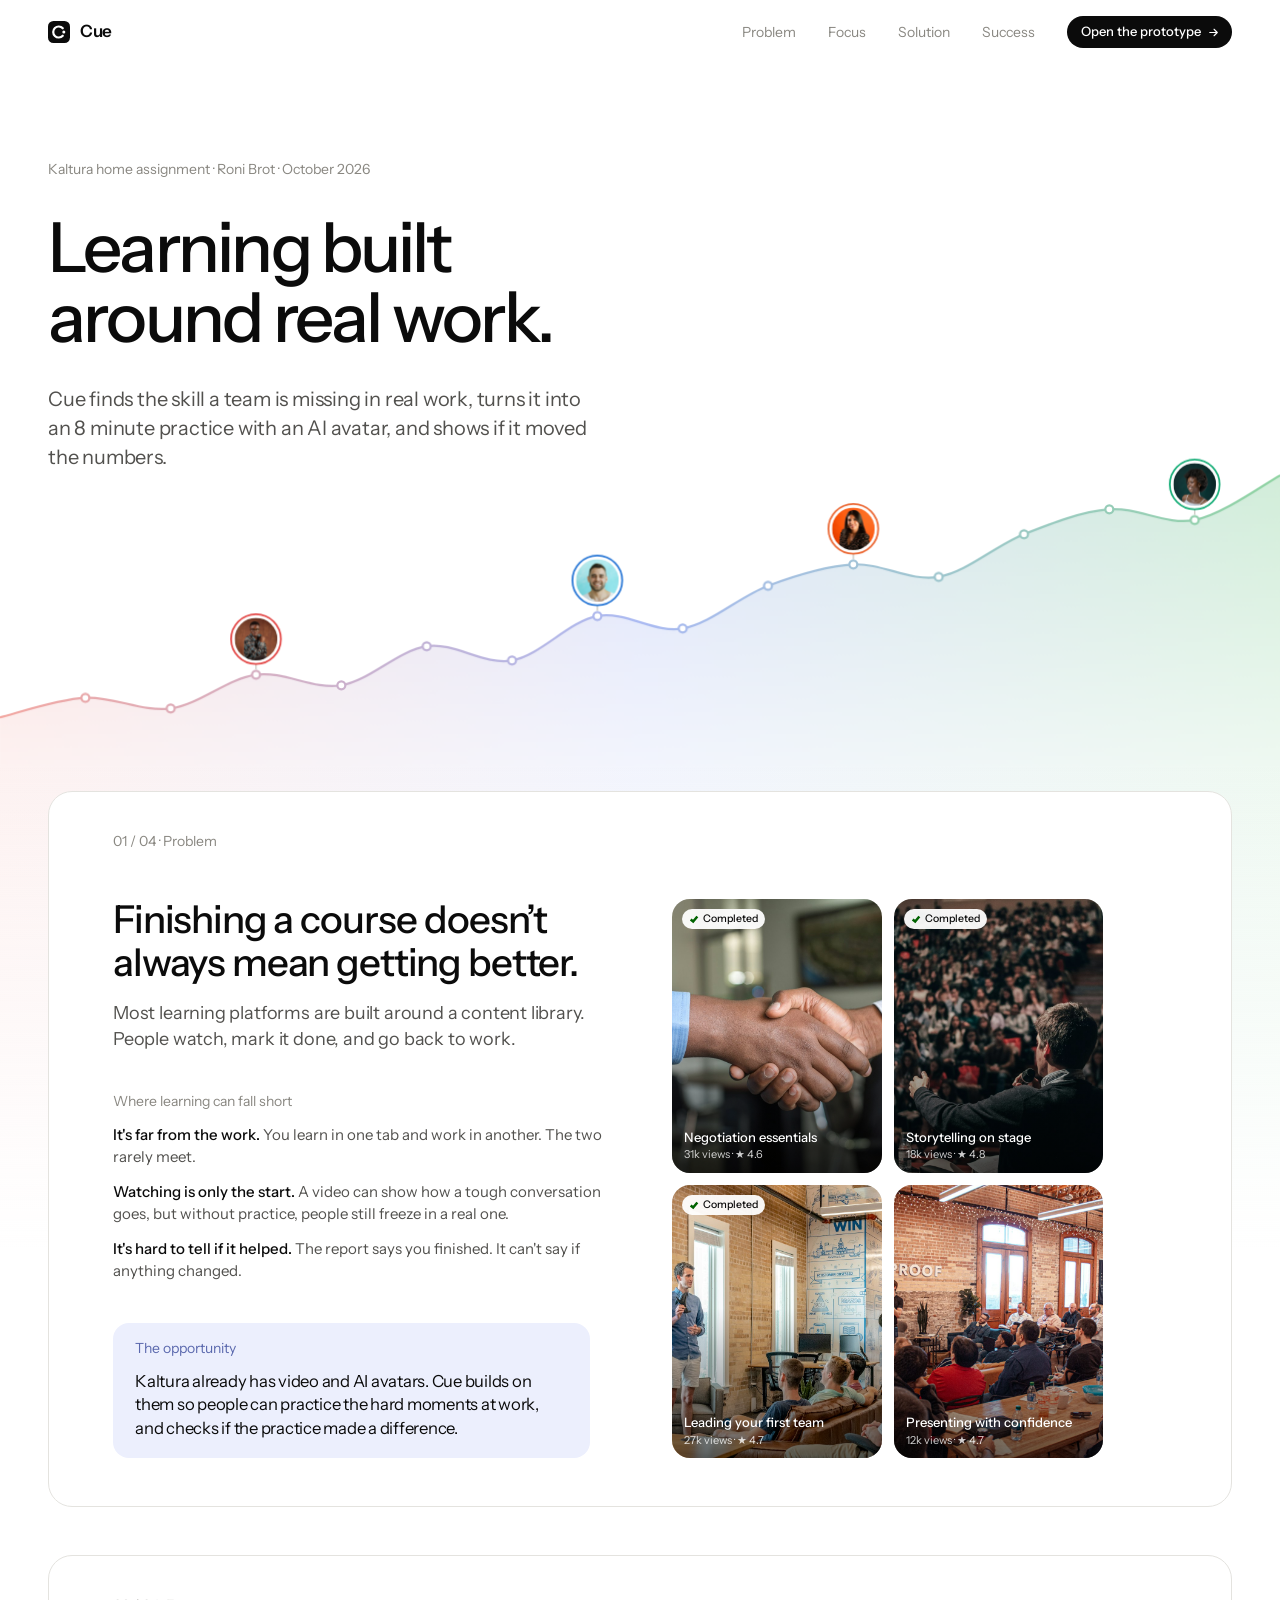
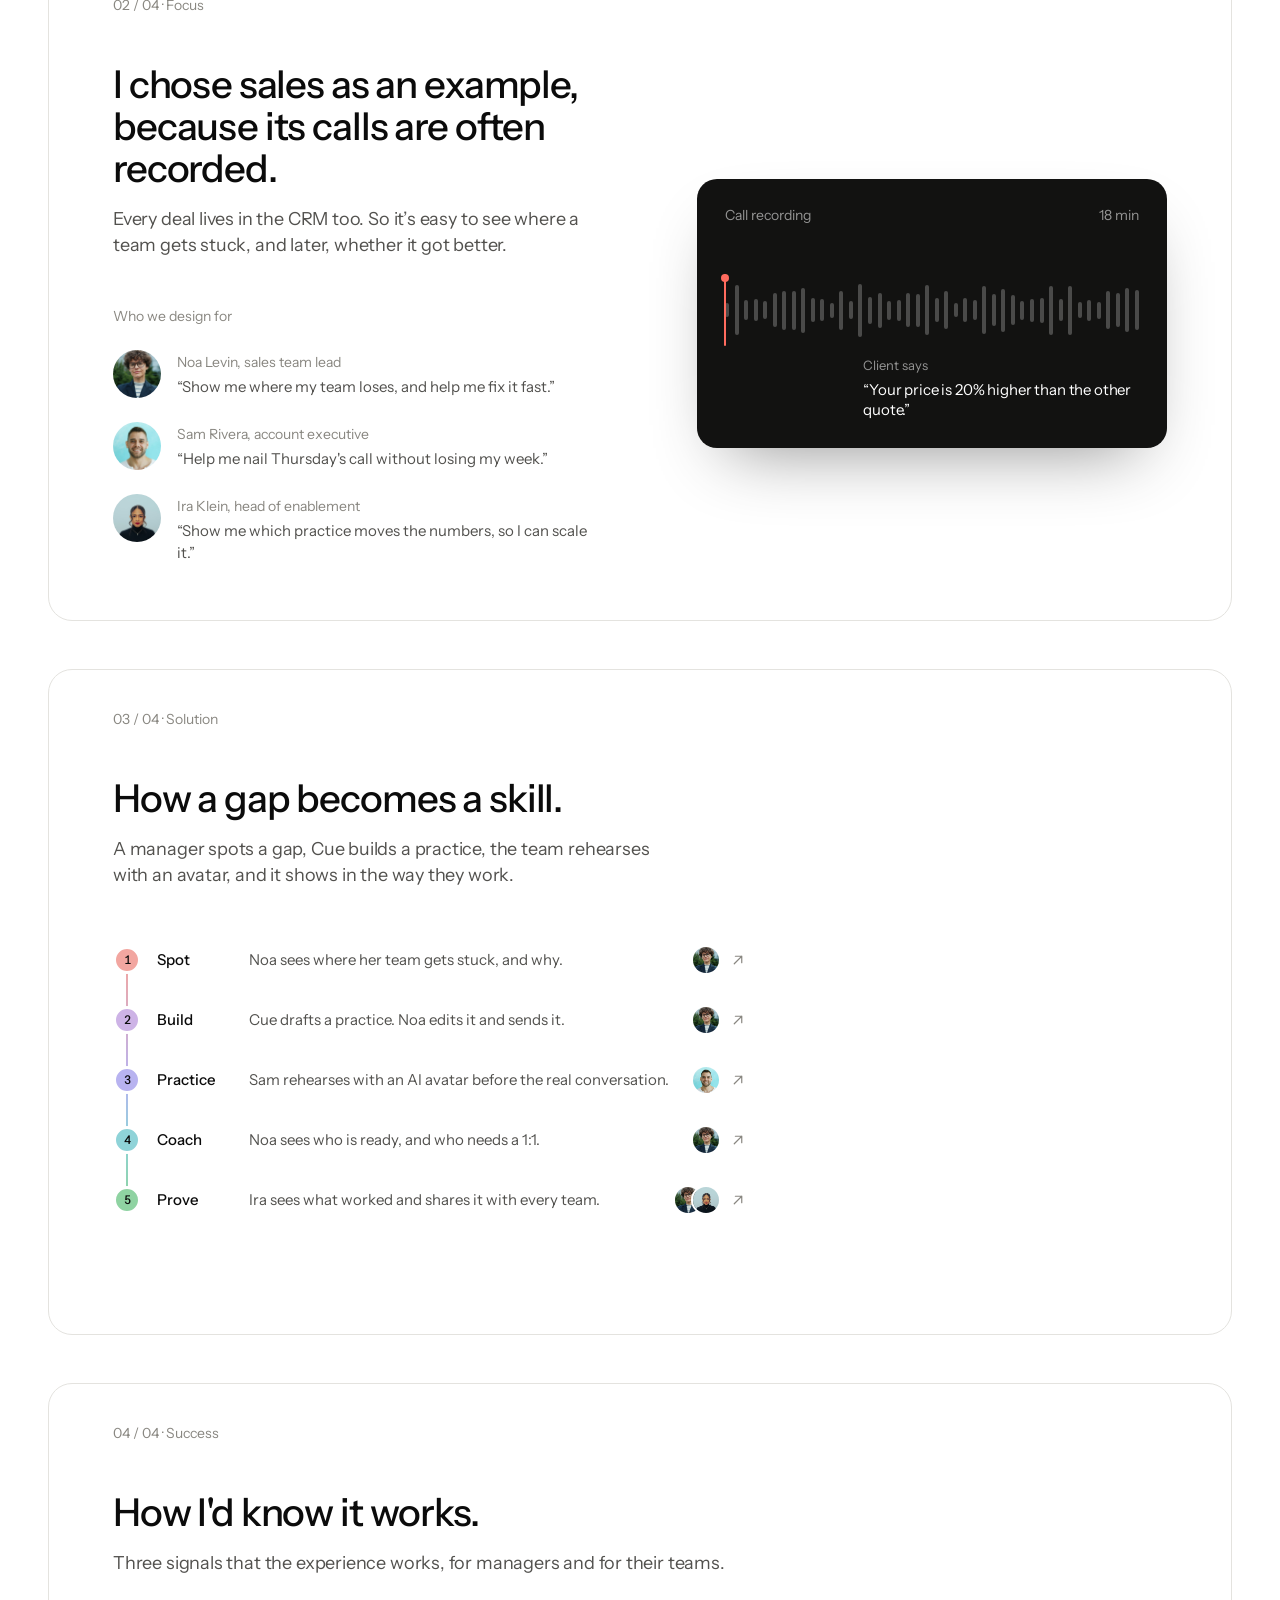
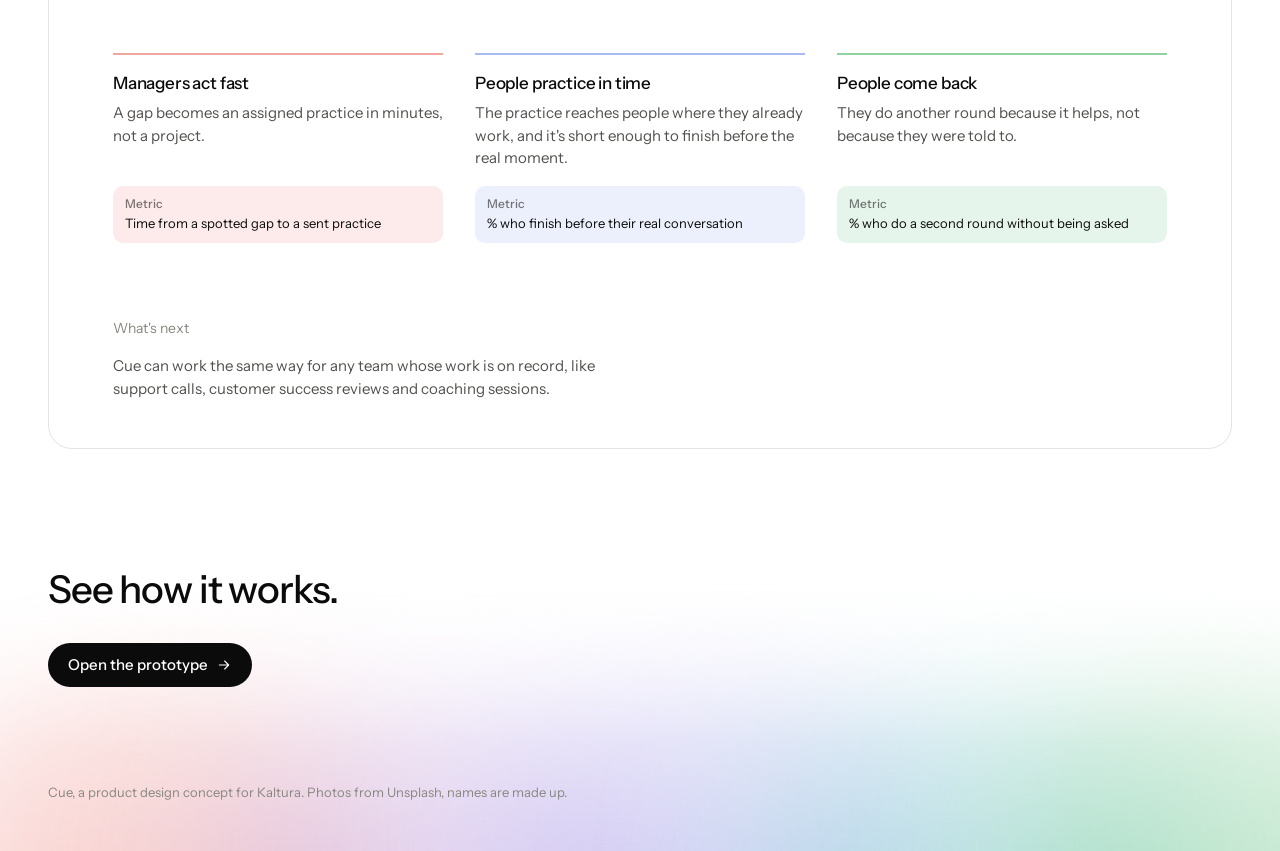
==== commit 75adf481: "Slide 2: sales calls are often recorded - Title: "I chose sales as an example, because its calls are" ====
--- a/index.html
+++ b/index.html
@@ -92,8 +92,8 @@
           <header class="slide-head"><span class="shell-label">02 / 04 · Focus</span></header>
           <div class="focus-layout">
             <div class="focus-text">
-              <h2 class="shell-title">I chose sales as an example, because its work is on record.</h2>
-              <p class="shell-lead">Sales conversations are recorded, and every deal lives in the CRM. So it’s easy to see where a team gets stuck, and later, whether it got better.</p>
+              <h2 class="shell-title">I chose sales as an example, because its calls are often recorded.</h2>
+              <p class="shell-lead">Every deal lives in the CRM too. So it’s easy to see where a team gets stuck, and later, whether it got better.</p>
               <div class="who" data-component="Shell/People">
                 <div class="shell-label">Who we design for</div>
                 <ul class="who-list">
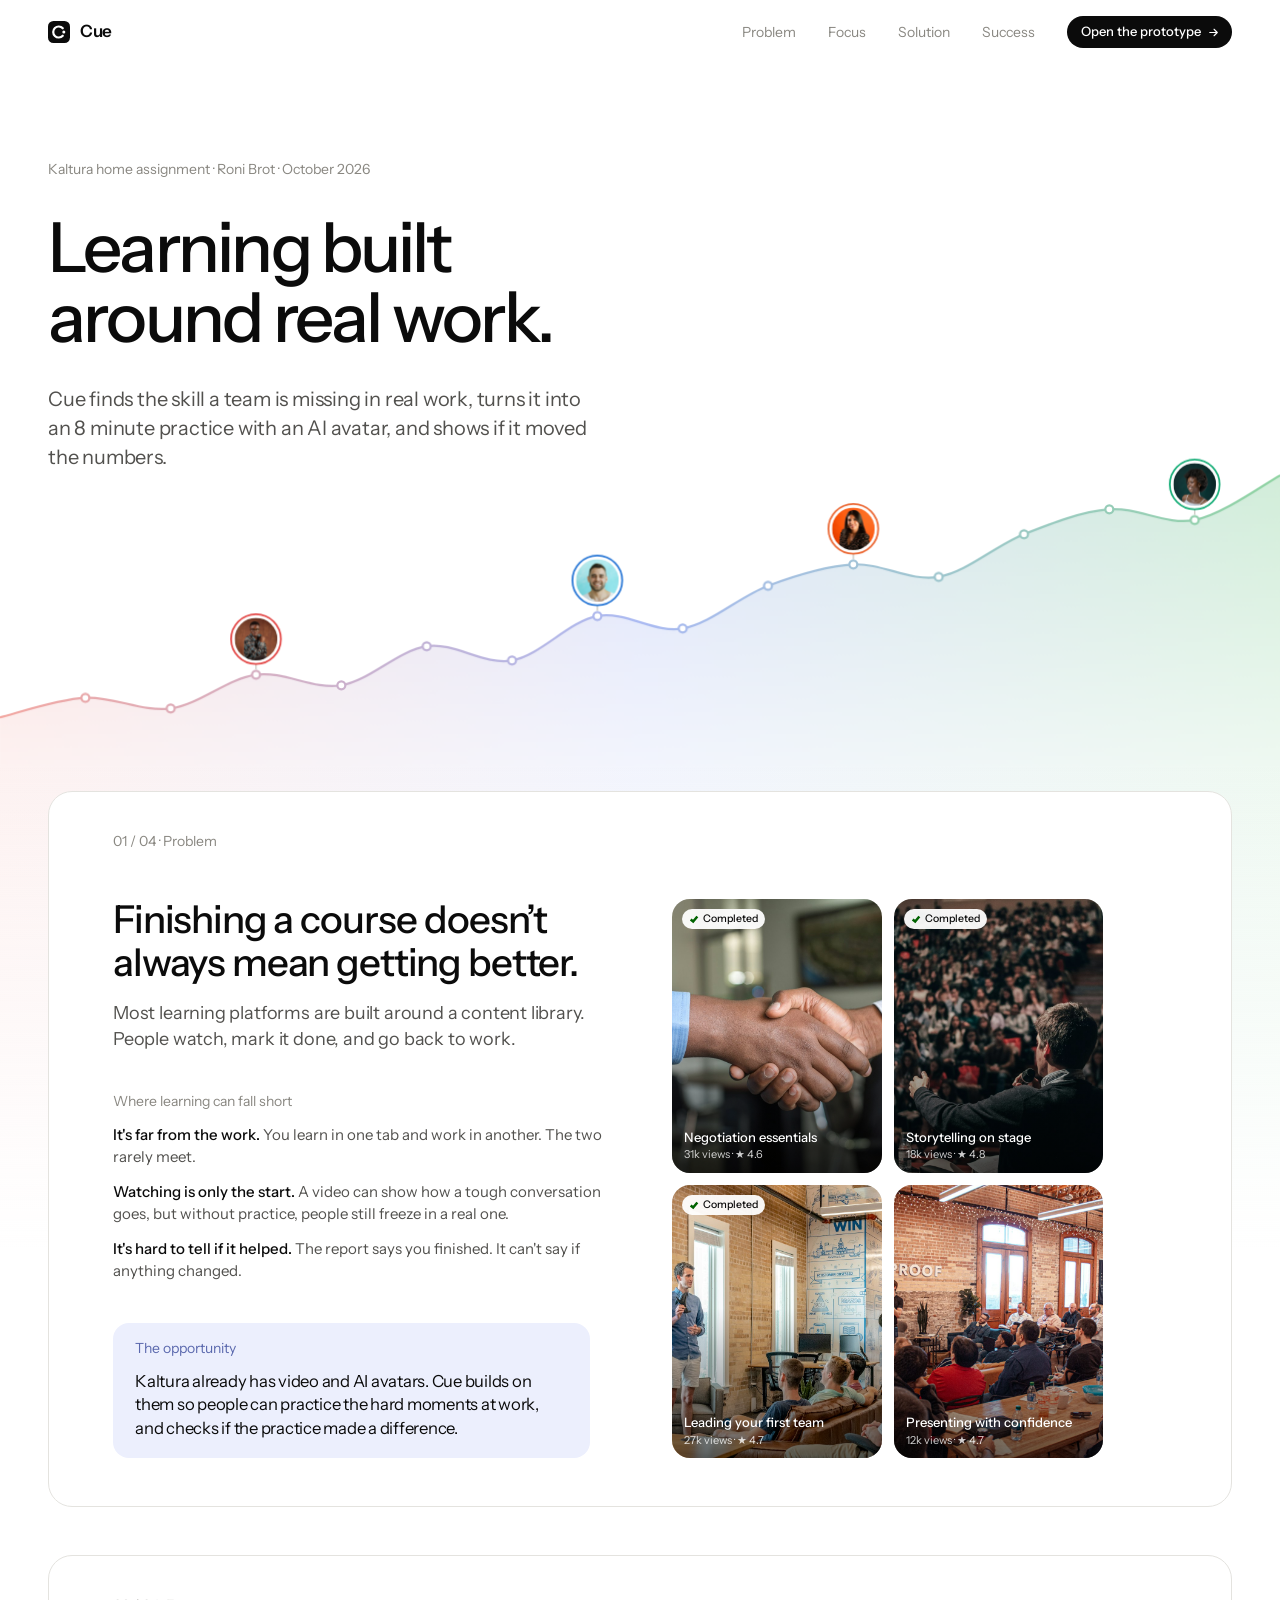
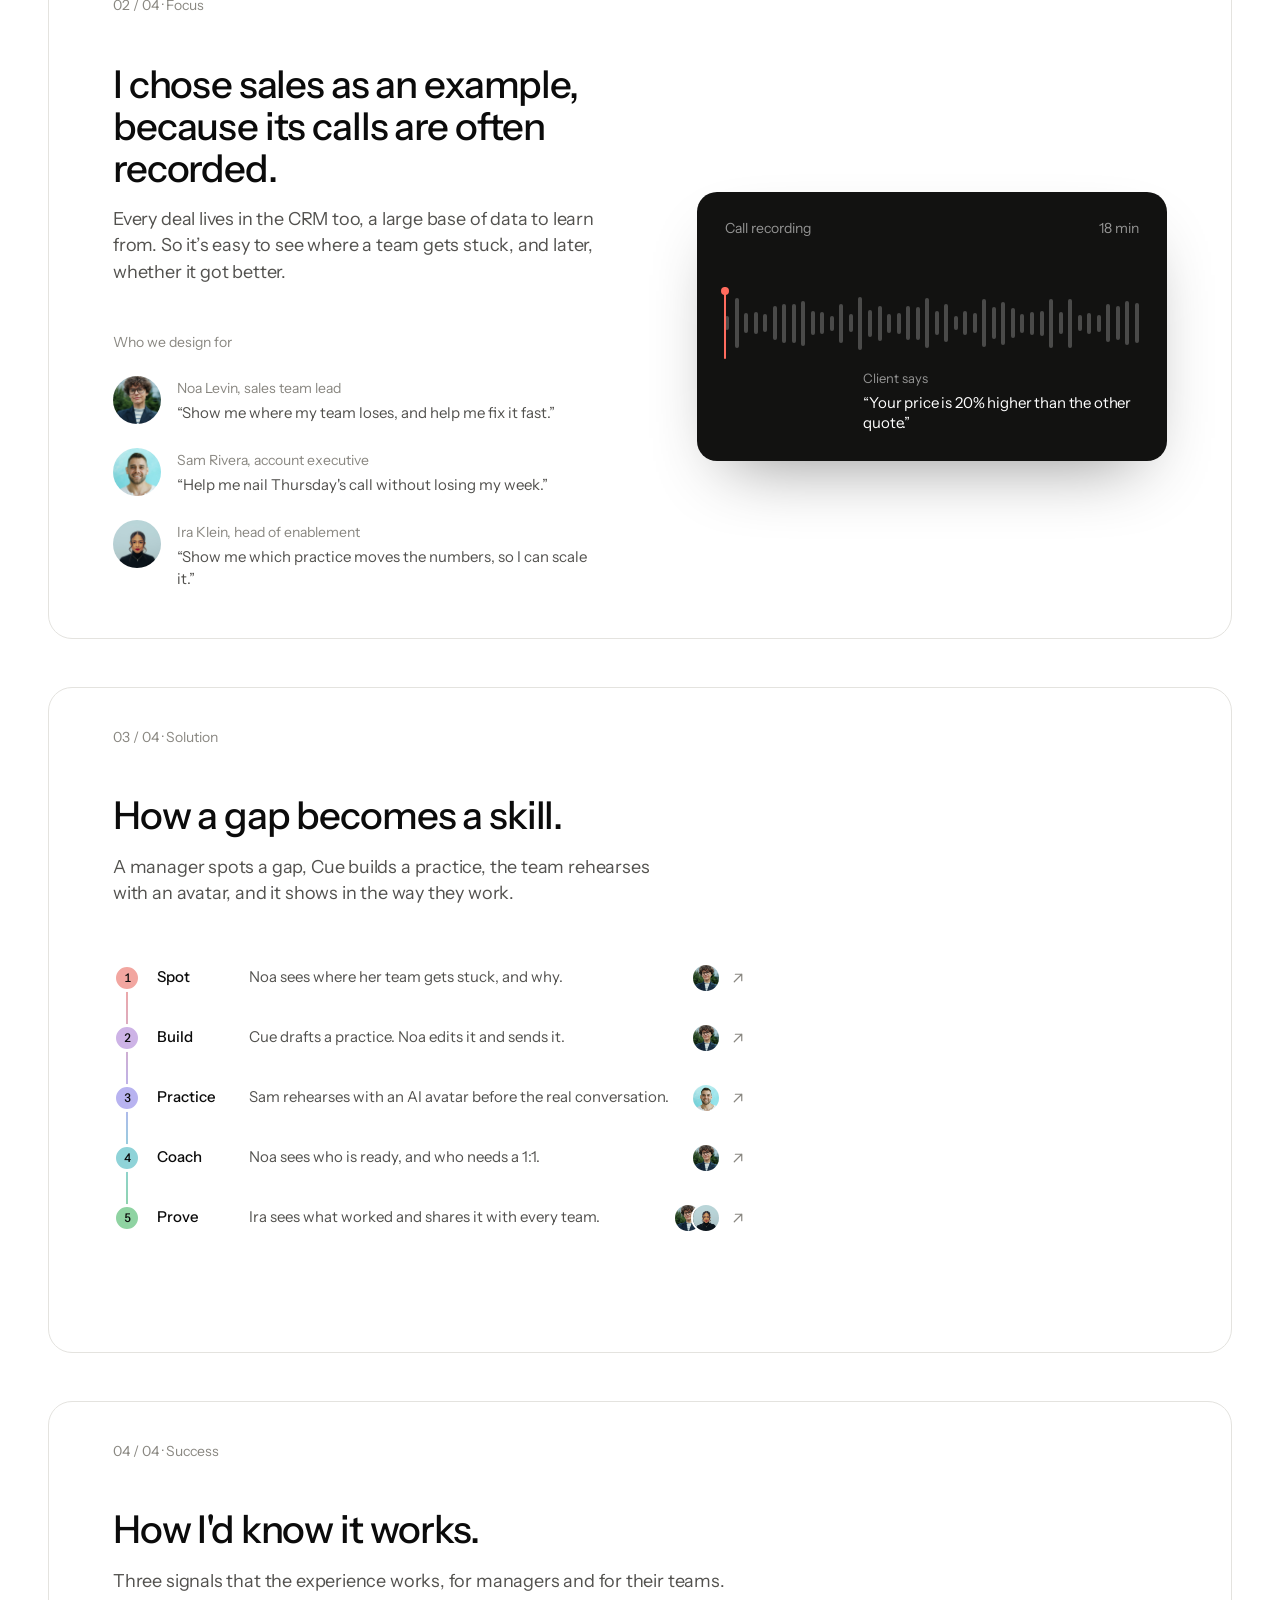
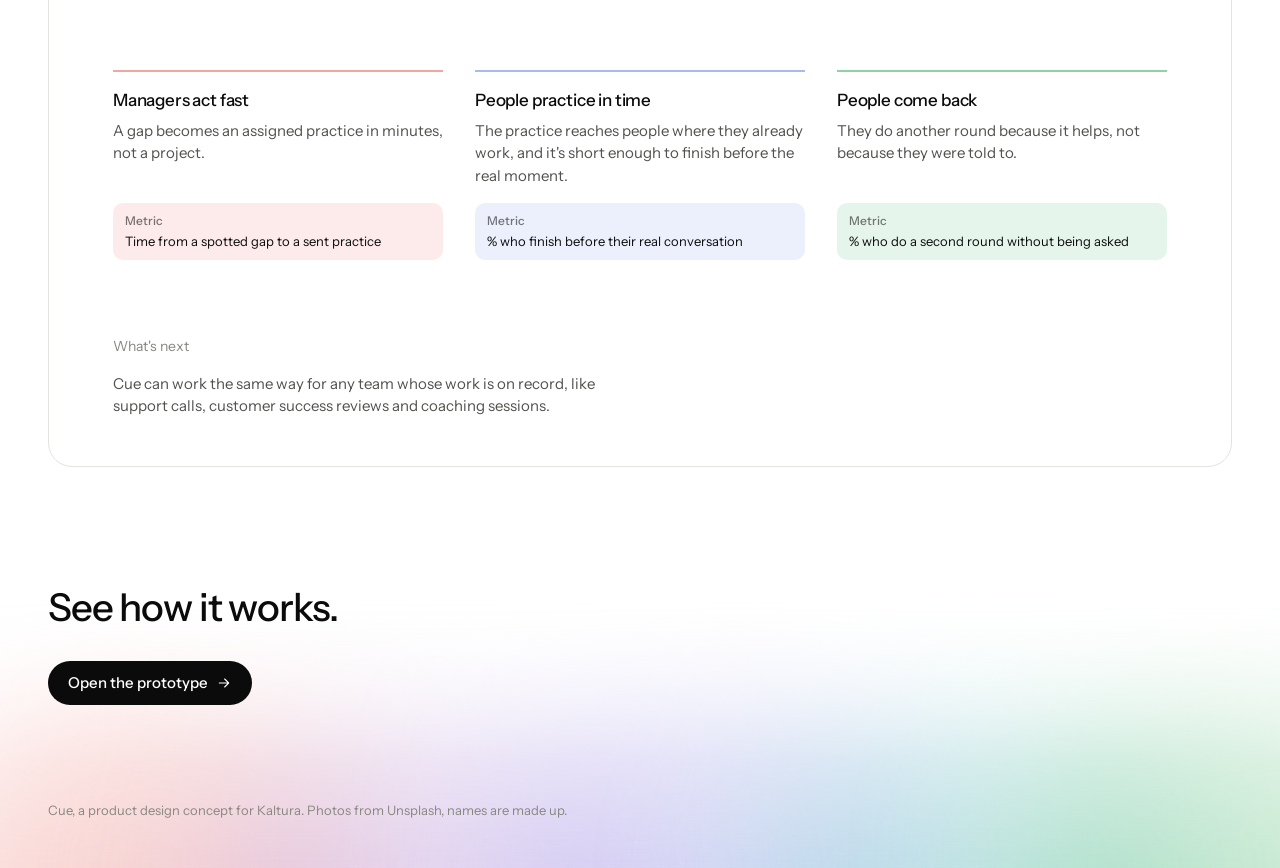
==== commit ab0b65d8: "Slide 2: the CRM as a large base of data to learn from Co-Authored-By: Claude Opus 5.5 <noreply@anth" ====
--- a/index.html
+++ b/index.html
@@ -93,7 +93,7 @@
           <div class="focus-layout">
             <div class="focus-text">
               <h2 class="shell-title">I chose sales as an example, because its calls are often recorded.</h2>
-              <p class="shell-lead">Every deal lives in the CRM too. So it’s easy to see where a team gets stuck, and later, whether it got better.</p>
+              <p class="shell-lead">Every deal lives in the CRM too, a large base of data to learn from. So it’s easy to see where a team gets stuck, and later, whether it got better.</p>
               <div class="who" data-component="Shell/People">
                 <div class="shell-label">Who we design for</div>
                 <ul class="who-list">
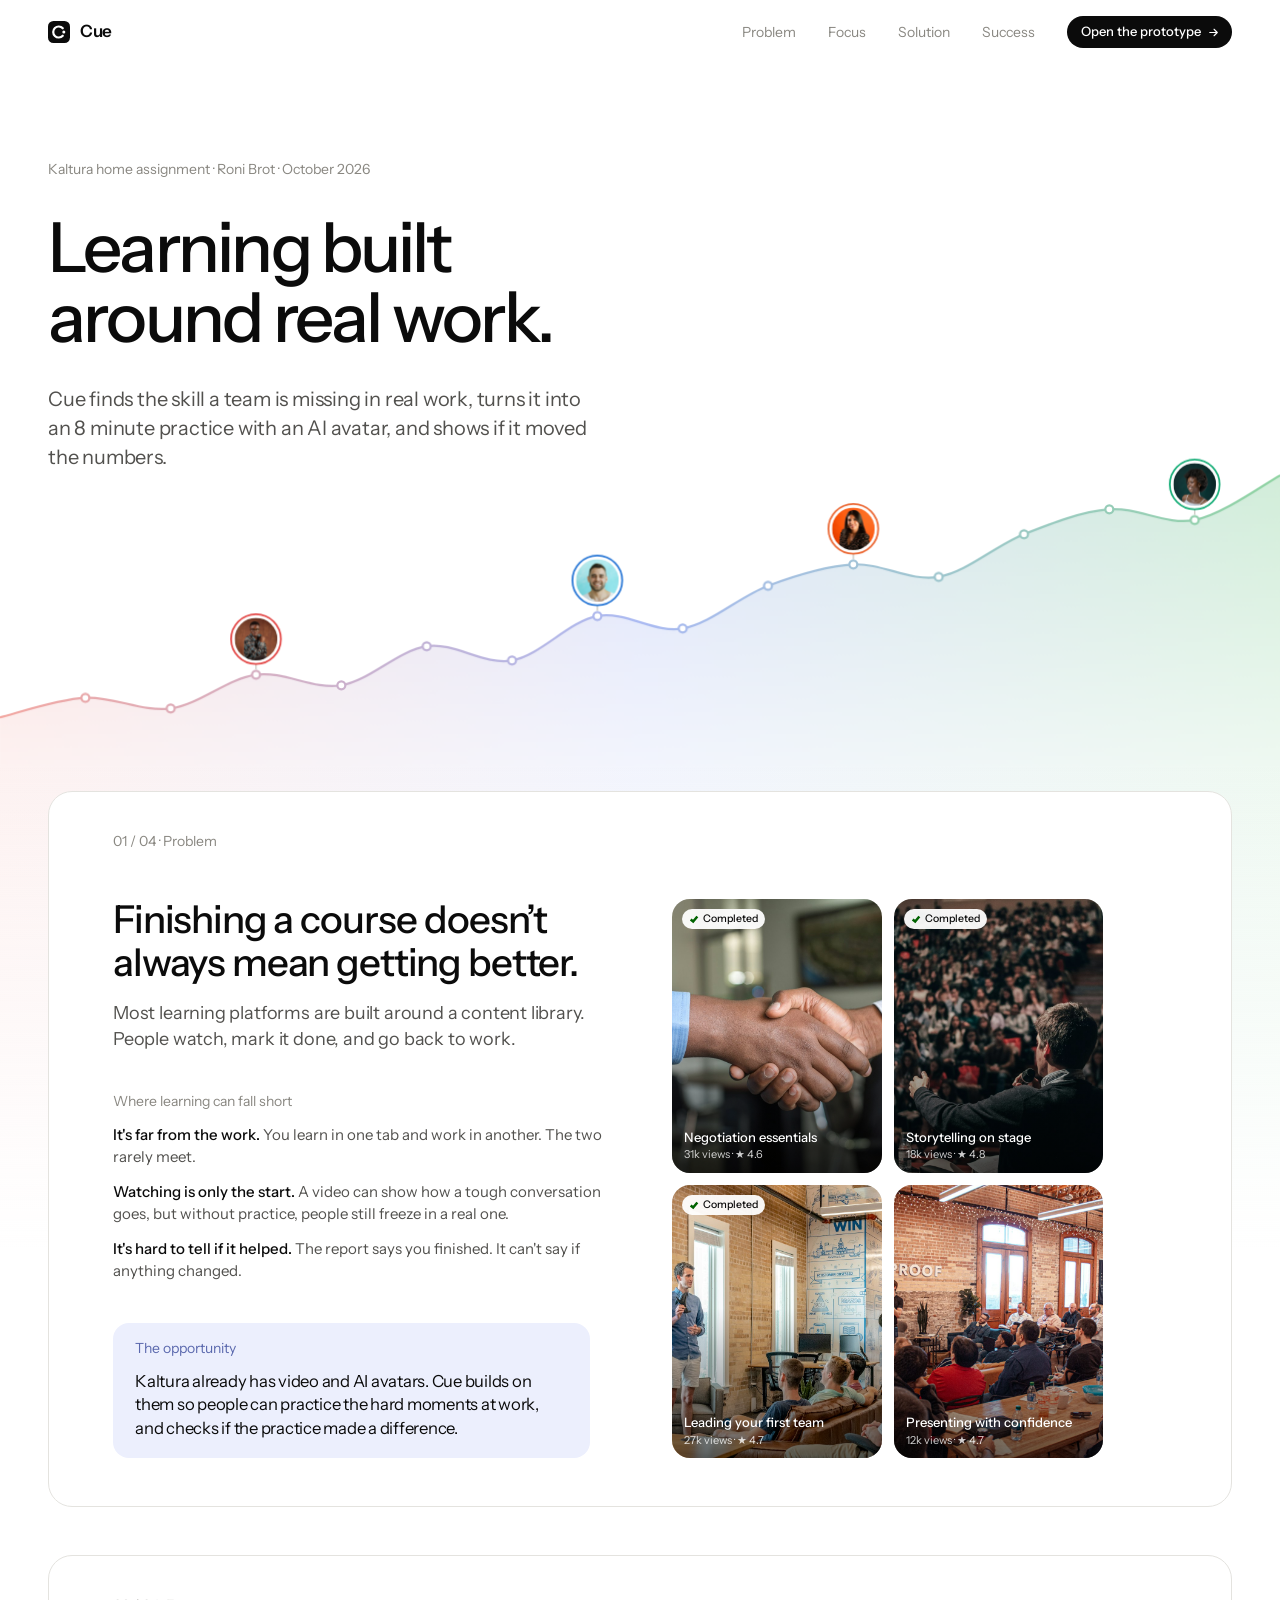
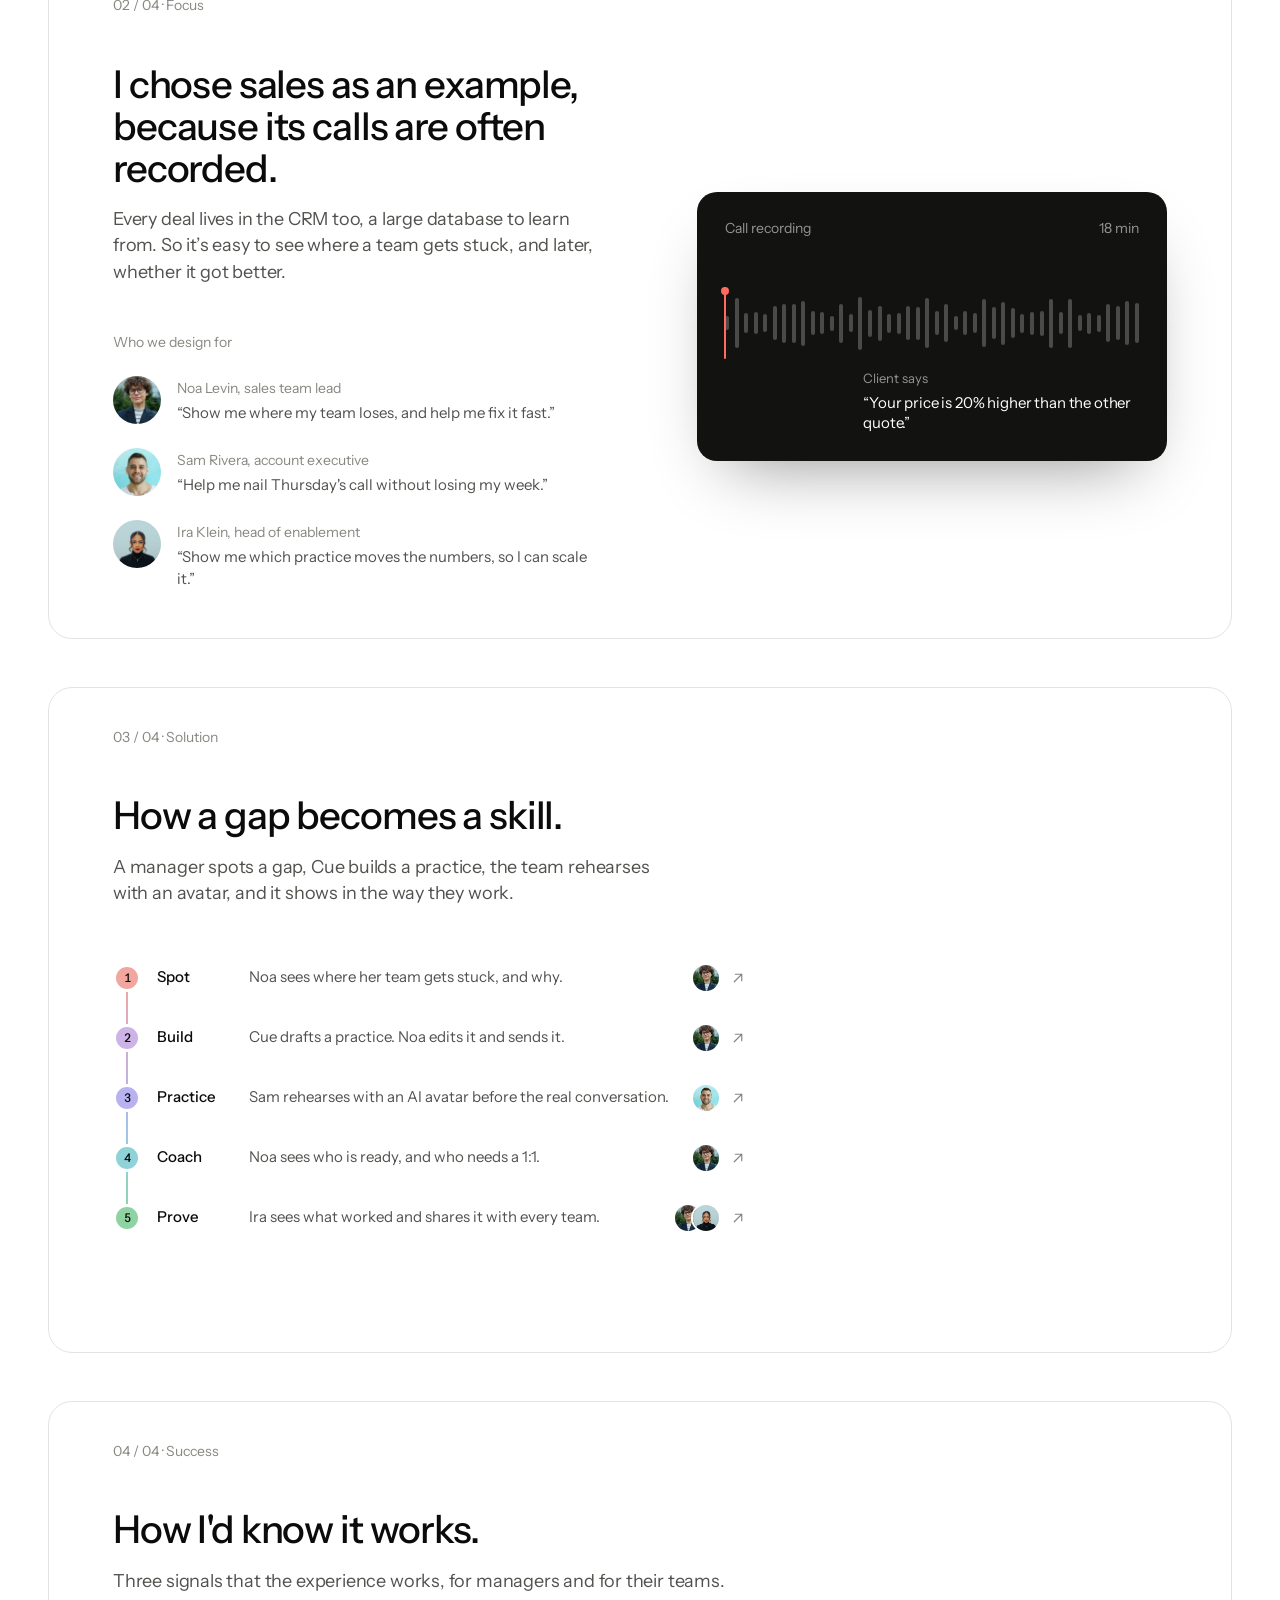
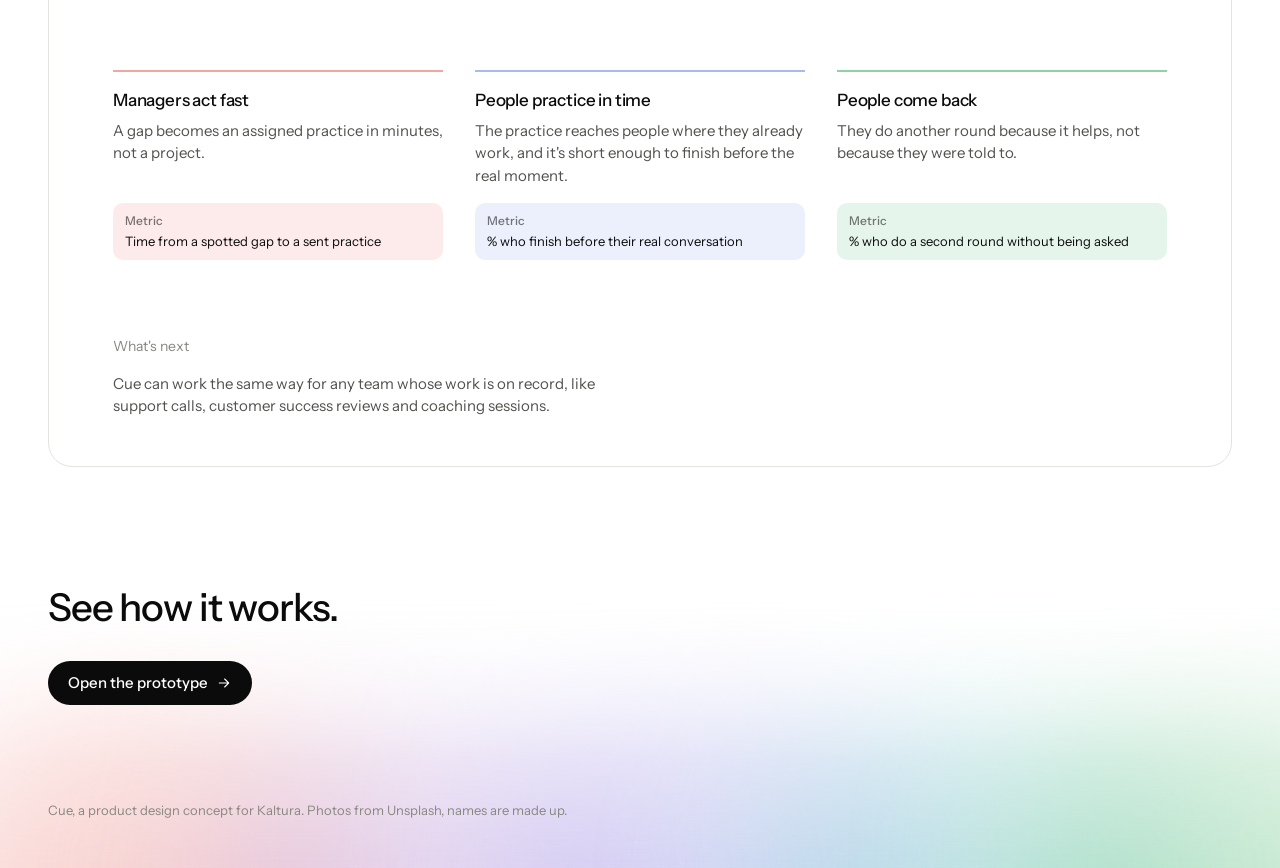
==== commit d6420ac3: "Slide 2: "a large database to learn from" Co-Authored-By: Claude Opus 5.5 <noreply@anthropic.com>" ====
--- a/index.html
+++ b/index.html
@@ -93,7 +93,7 @@
           <div class="focus-layout">
             <div class="focus-text">
               <h2 class="shell-title">I chose sales as an example, because its calls are often recorded.</h2>
-              <p class="shell-lead">Every deal lives in the CRM too, a large base of data to learn from. So it’s easy to see where a team gets stuck, and later, whether it got better.</p>
+              <p class="shell-lead">Every deal lives in the CRM too, a large database to learn from. So it’s easy to see where a team gets stuck, and later, whether it got better.</p>
               <div class="who" data-component="Shell/People">
                 <div class="shell-label">Who we design for</div>
                 <ul class="who-list">
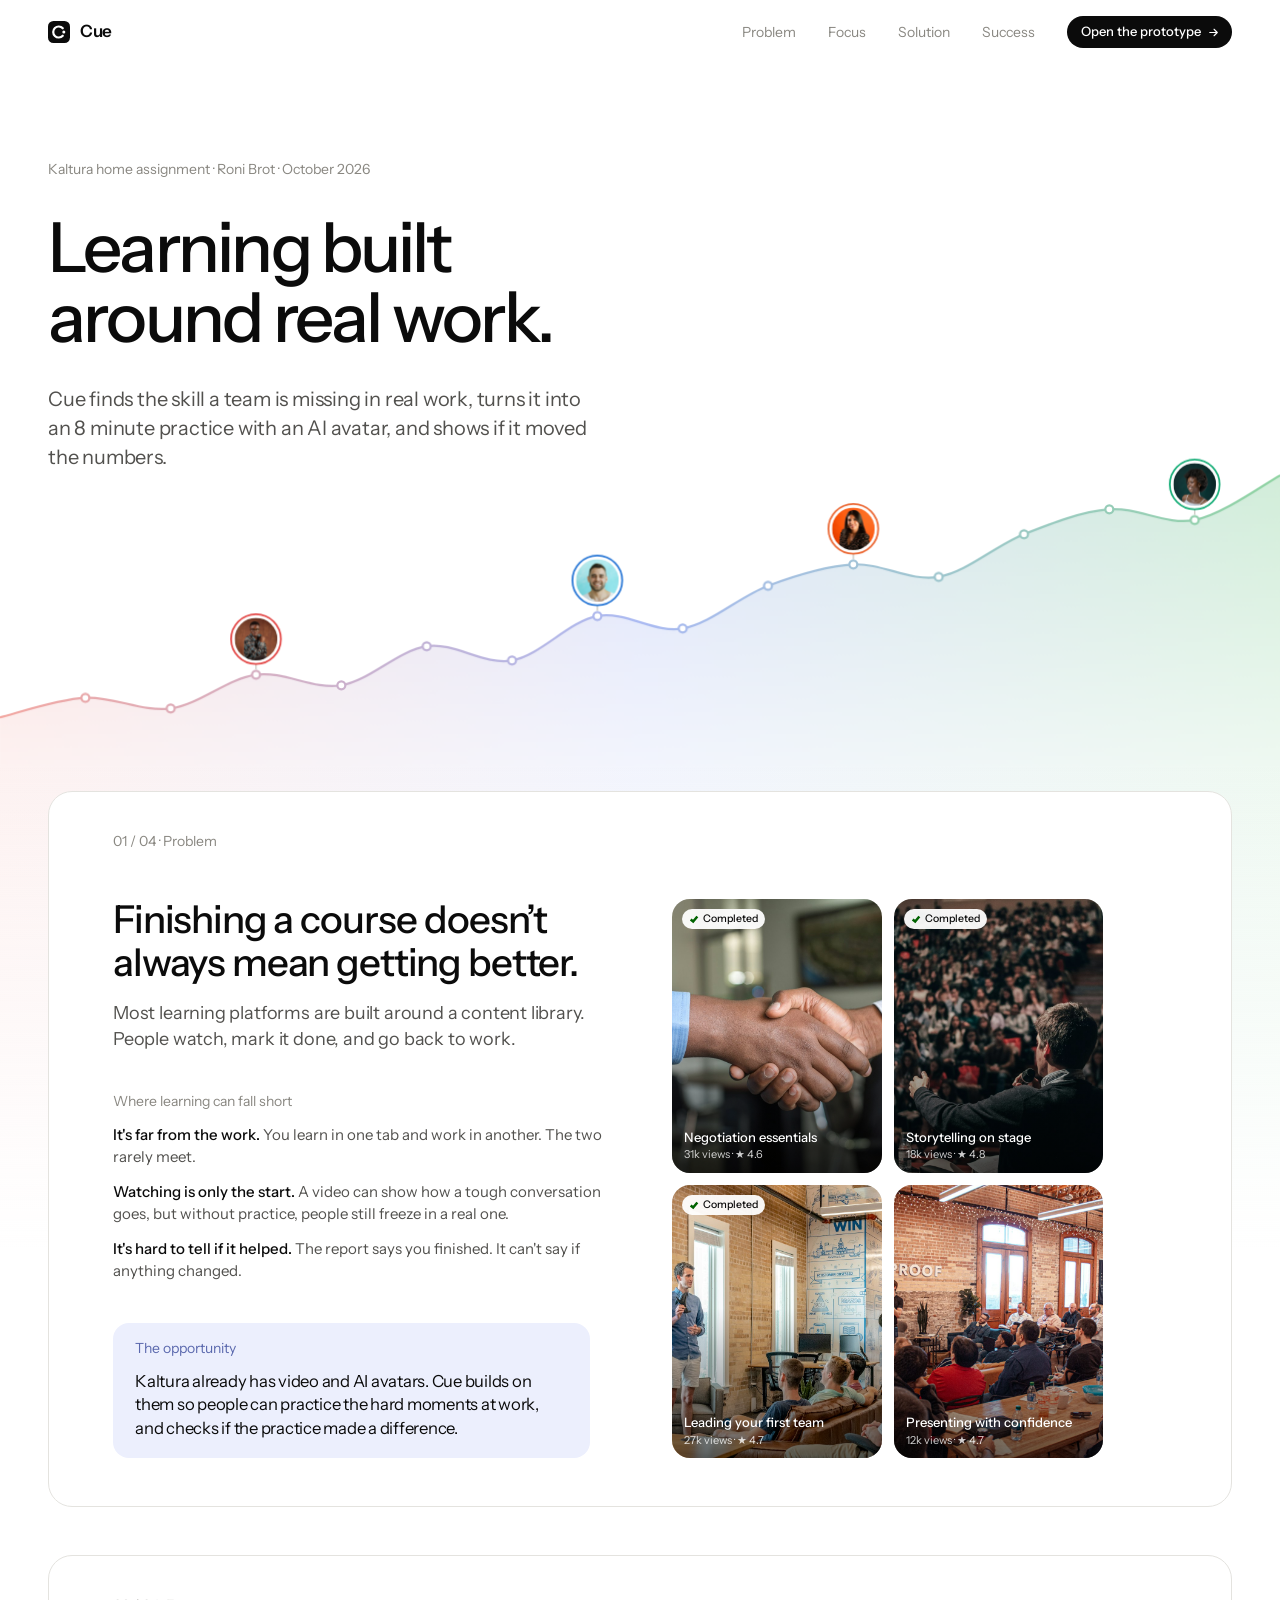
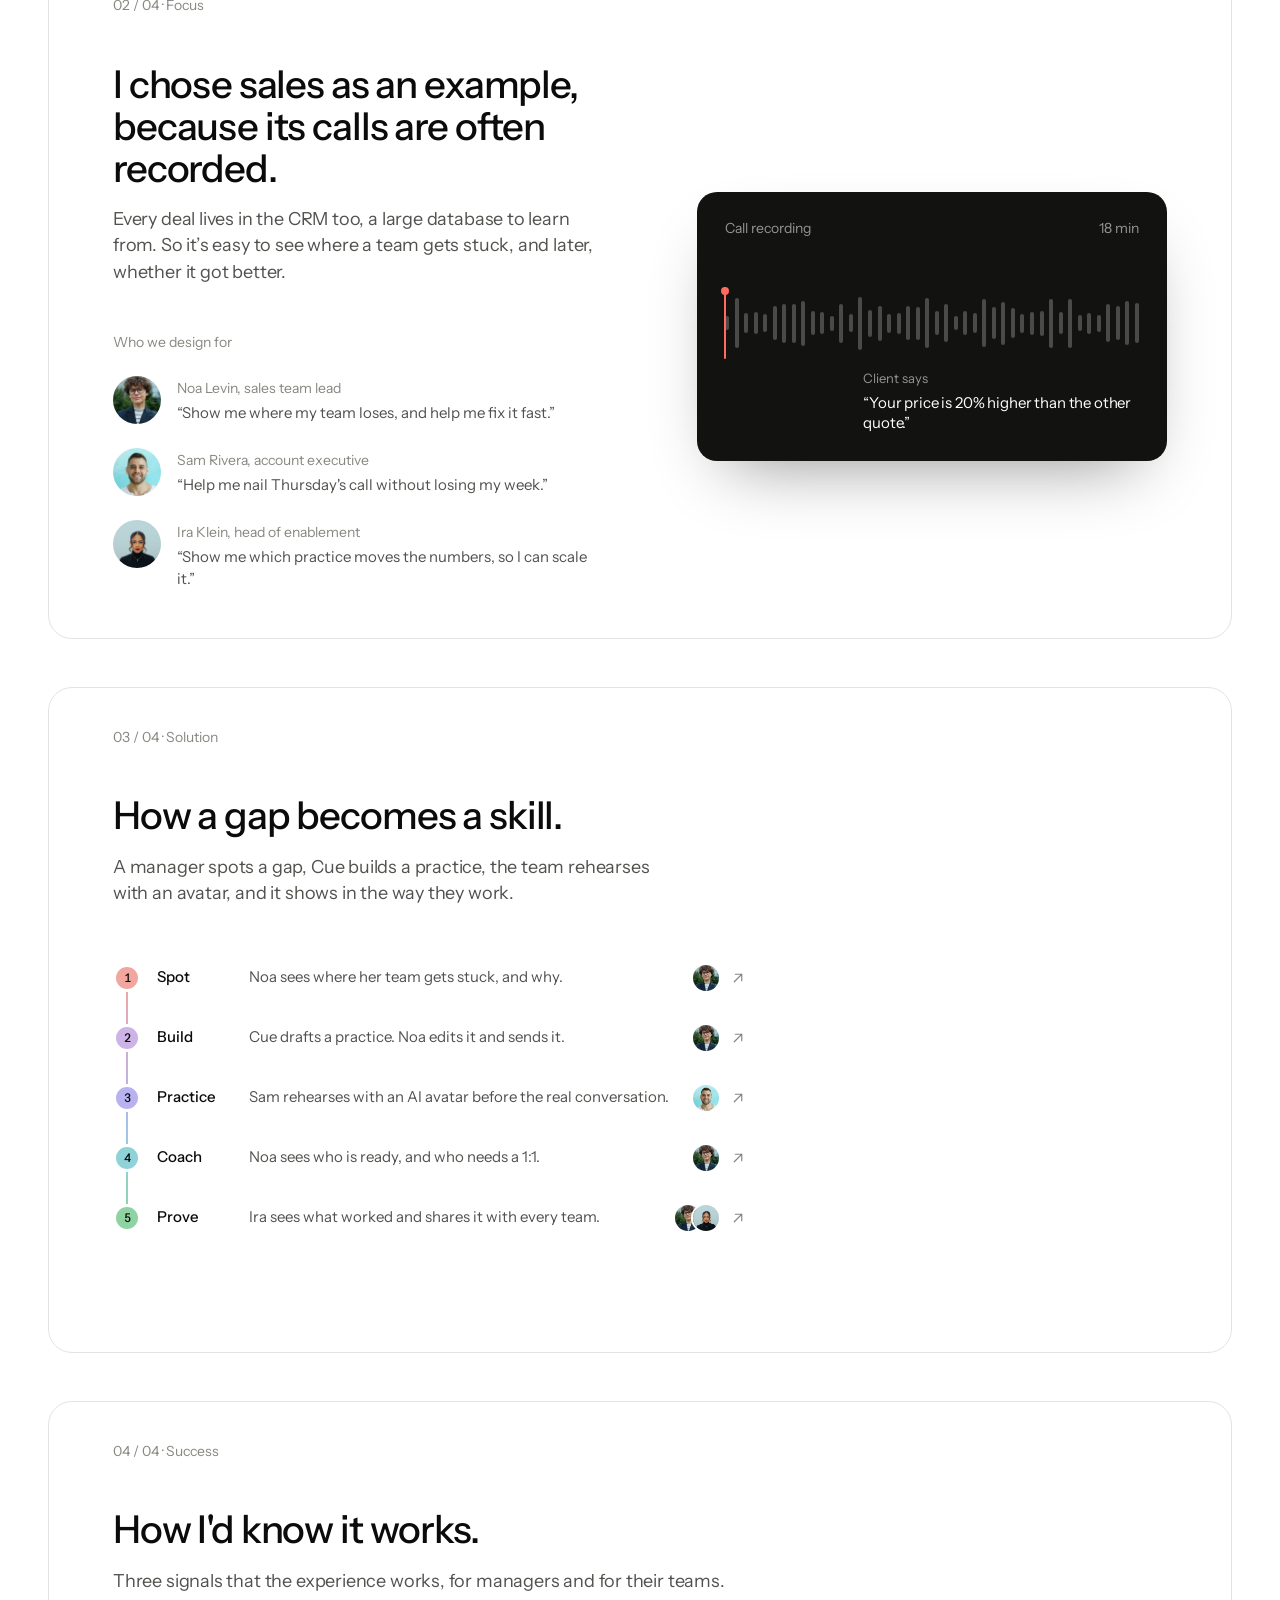
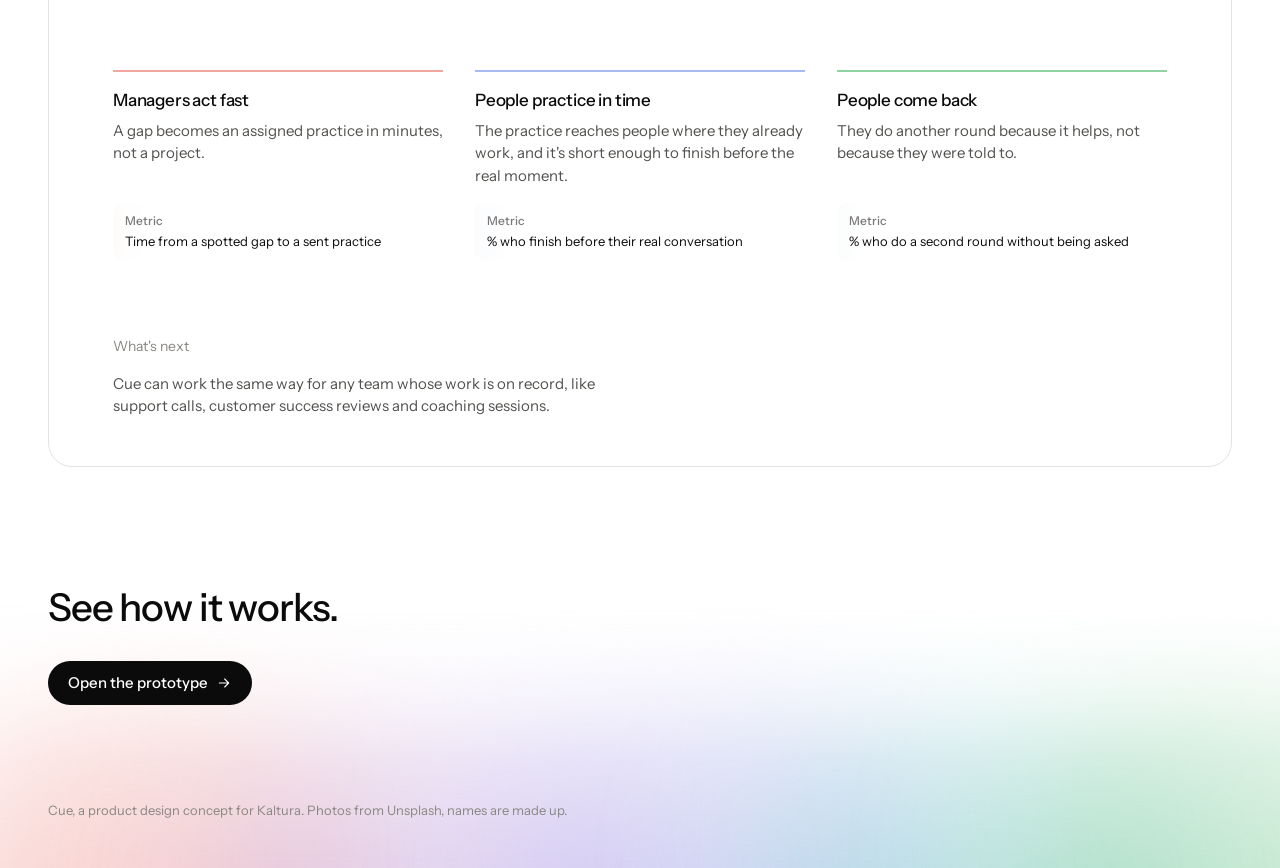
==== commit 2df417c6: "Slide 4: the metric boxes fill in when you arrive Each box fills with its tint from the left, with a" ====
--- a/index.html
+++ b/index.html
@@ -10,7 +10,7 @@
   <link rel="preconnect" href="https://fonts.gstatic.com" crossorigin>
   <link rel="stylesheet" href="https://fonts.googleapis.com/css2?family=Instrument+Sans:wght@400;500;600;700&display=swap">
   <link rel="stylesheet" href="css/tokens.css?v=8">
-  <link rel="stylesheet" href="css/v2.css?v=113">
+  <link rel="stylesheet" href="css/v2.css?v=114">
 </head>
 <body>
 
@@ -162,7 +162,7 @@
           <header class="slide-head"><span class="shell-label">04 / 04 · Success</span></header>
           <h2 class="shell-title">How I'd know it works.</h2>
           <p class="shell-lead">Three signals that the experience works, for managers and for their teams.</p>
-          <ol class="ladder" data-component="Shell/Ladder">
+          <ol class="ladder" data-appear data-component="Shell/Ladder">
             <li style="--c:var(--viz-down)"><b>Managers act fast</b><p>A gap becomes an assigned practice in minutes, not a project.</p><span class="ladder-measure"><span class="ladder-measure-label">Metric</span><span>Time from a spotted gap to a sent practice</span></span></li>
             <li style="--c:var(--viz-calm)"><b>People practice in time</b><p>The practice reaches people where they already work, and it's short enough to finish before the real moment.</p><span class="ladder-measure"><span class="ladder-measure-label">Metric</span><span>% who finish before their real conversation</span></span></li>
             <li style="--c:var(--viz-up)"><b>People come back</b><p>They do another round because it helps, not because they were told to.</p><span class="ladder-measure"><span class="ladder-measure-label">Metric</span><span>% who do a second round without being asked</span></span></li>
--- a/css/v2.css
+++ b/css/v2.css
@@ -490,6 +490,20 @@
 .ladder-measure { align-self: stretch; margin-top: 10px; padding: 9px 12px 10px; display: flex; flex-direction: column; gap: 2px; border-radius: 10px; background: color-mix(in srgb, var(--c) 22%, white); font-size: 13px; line-height: 1.45; color: var(--color-ink); text-wrap: pretty; }
 /* A soft box in the column's color, with a small label so it reads as the metric */
 .ladder-measure-label { font-size: 12px; font-weight: 500; color: rgba(11, 11, 11, 0.55); }
+/* Arriving at slide 4: each box fills with its tint from the left, with a soft leading edge,
+   one column after the other. Then its text fades in and settles */
+.ladder li:nth-child(1) { --s: 0ms; }
+.ladder li:nth-child(2) { --s: 160ms; }
+.ladder li:nth-child(3) { --s: 320ms; }
+.can-animate .ladder[data-appear] .ladder-measure {
+  --tint: color-mix(in srgb, var(--c) 22%, white);
+  background: linear-gradient(90deg, var(--tint) 0%, var(--tint) 44%, rgba(255, 255, 255, 0) 64%) no-repeat 100% 0 / 250% 100%;
+}
+.can-animate .ladder[data-appear] .ladder-measure > * { opacity: 0; transform: translateY(4px); }
+.can-animate .ladder[data-appear].is-in .ladder-measure { animation: measure-fill 1100ms cubic-bezier(0.22, 0.61, 0.36, 1) calc(250ms + var(--s)) forwards; }
+.can-animate .ladder[data-appear].is-in .ladder-measure > * { animation: measure-text 520ms var(--ease-out) calc(720ms + var(--s)) forwards; }
+@keyframes measure-fill { to { background-position: 0 0; } }
+@keyframes measure-text { to { opacity: 1; transform: none; } }
 .ladder + .slide-cols { margin-top: var(--space-8); }
 /* Slide 4: the three steps sit in the middle of the free space, like the pictures on slides 1 and 2.
    At least 32px above and below, and always the same on both sides */
@@ -618,5 +632,7 @@
   /* things that start hidden and animate in must simply be shown */
   .hero-stroke { stroke-dashoffset: 0; }
   .hero-area, .hero-person, .shell-cover + .slide::before { opacity: 1; }
+  .can-animate .ladder[data-appear] .ladder-measure { background-position: 0 0; }
+  .can-animate .ladder[data-appear] .ladder-measure > * { opacity: 1; transform: none; }
   .hero-dot, .cue-calm-bar b, .cue-pin { transform: none; opacity: 1; }
 }
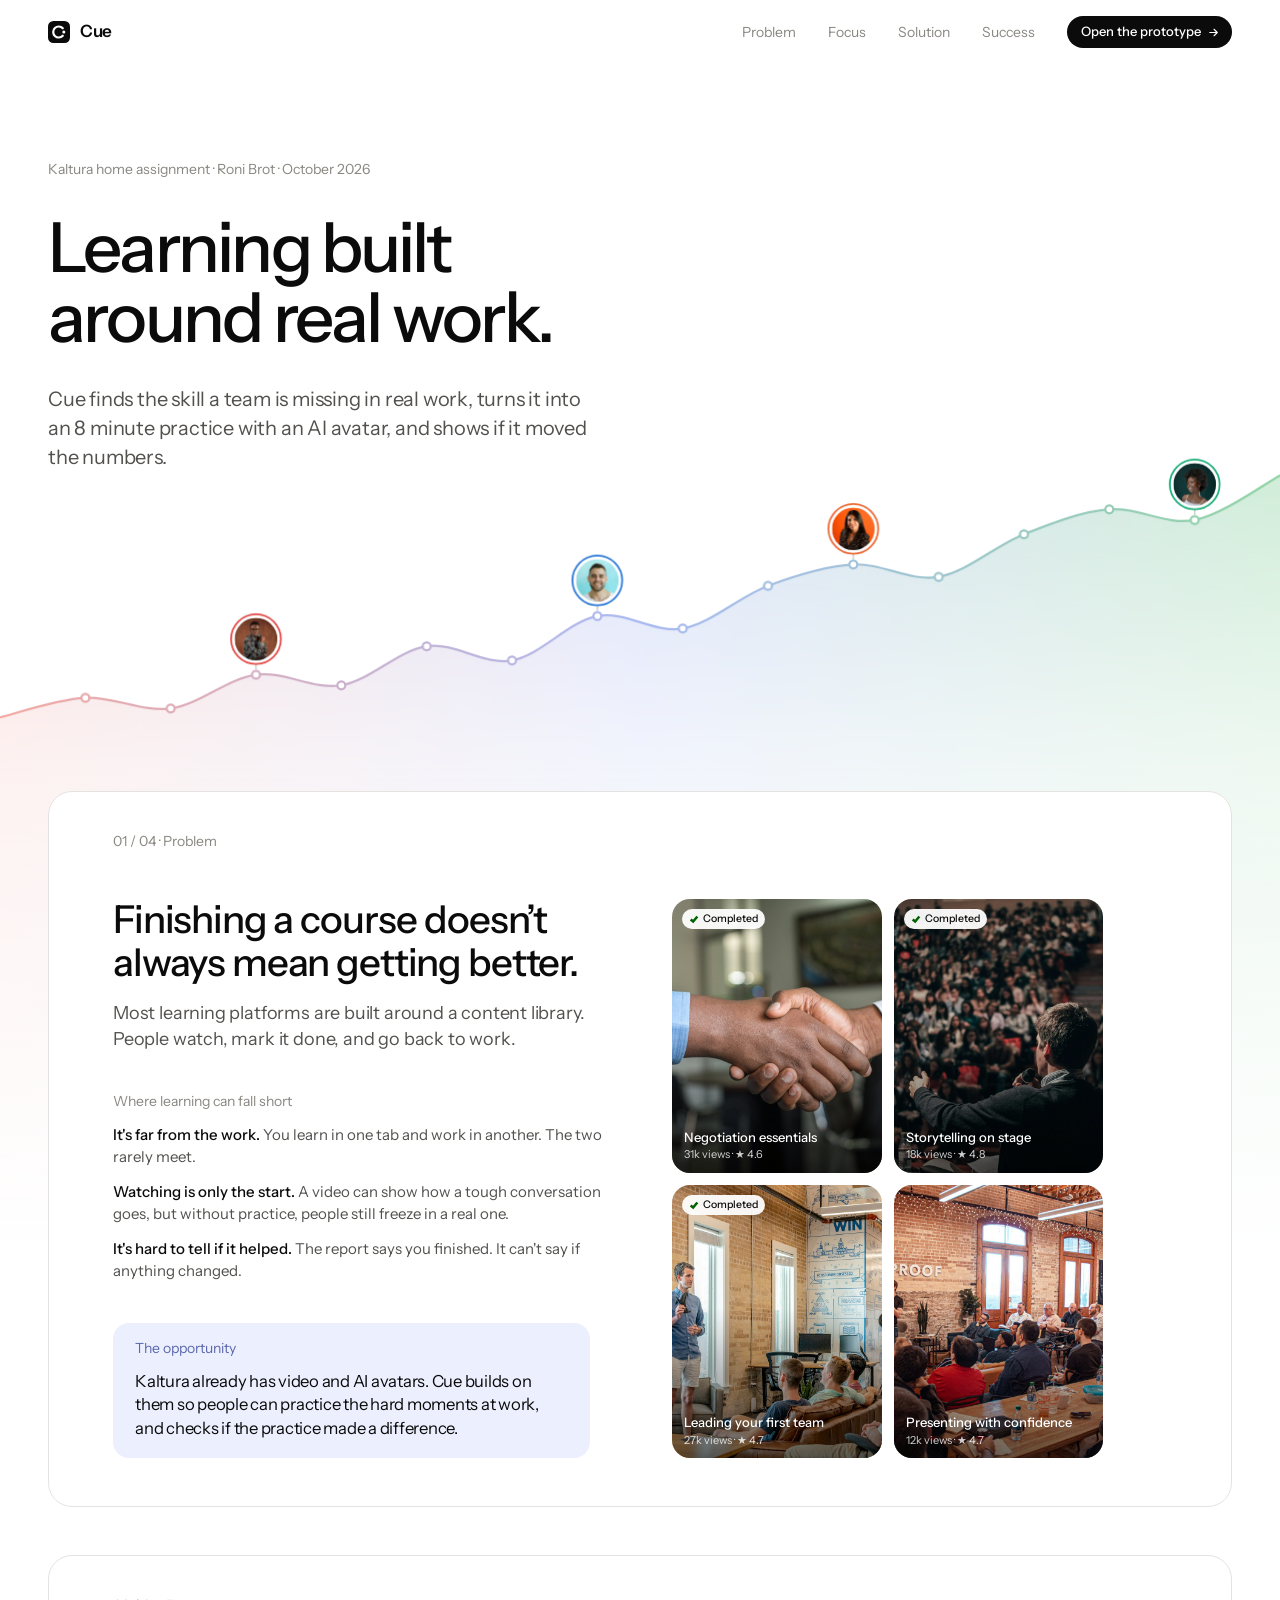
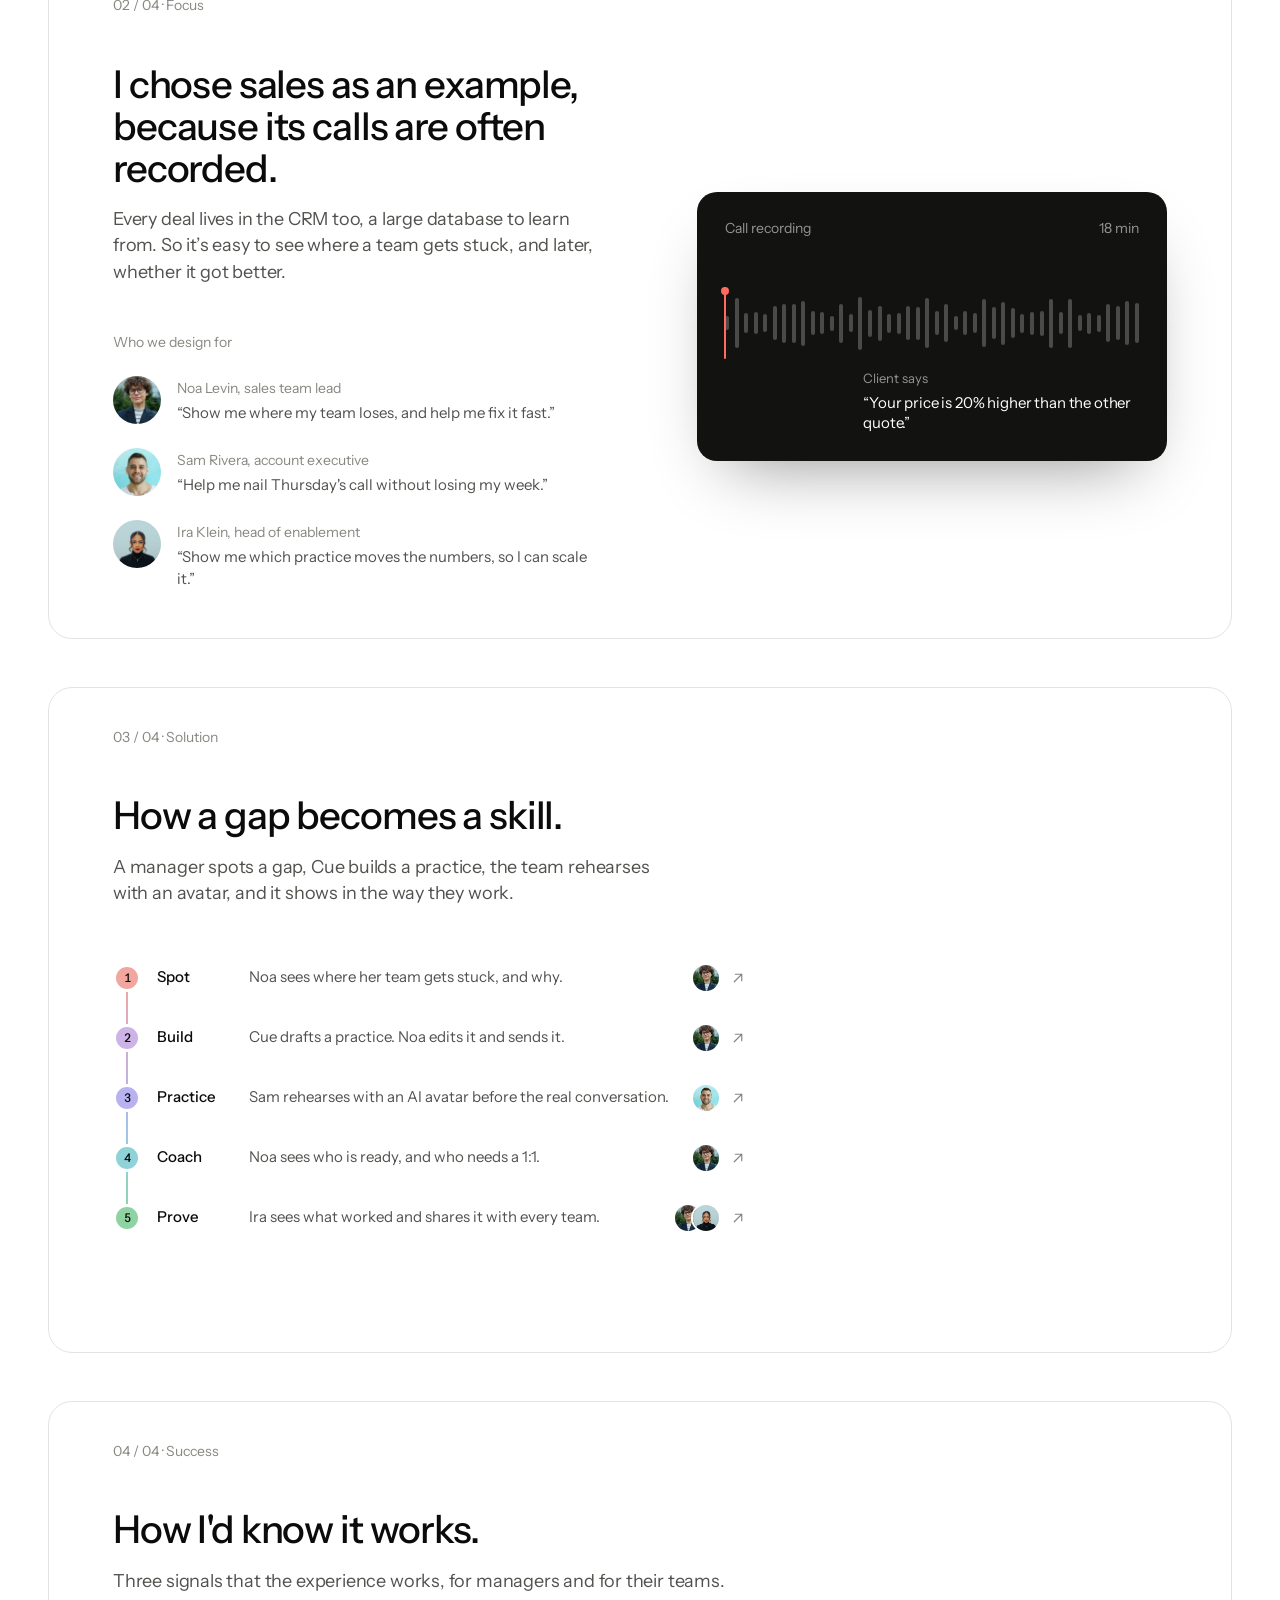
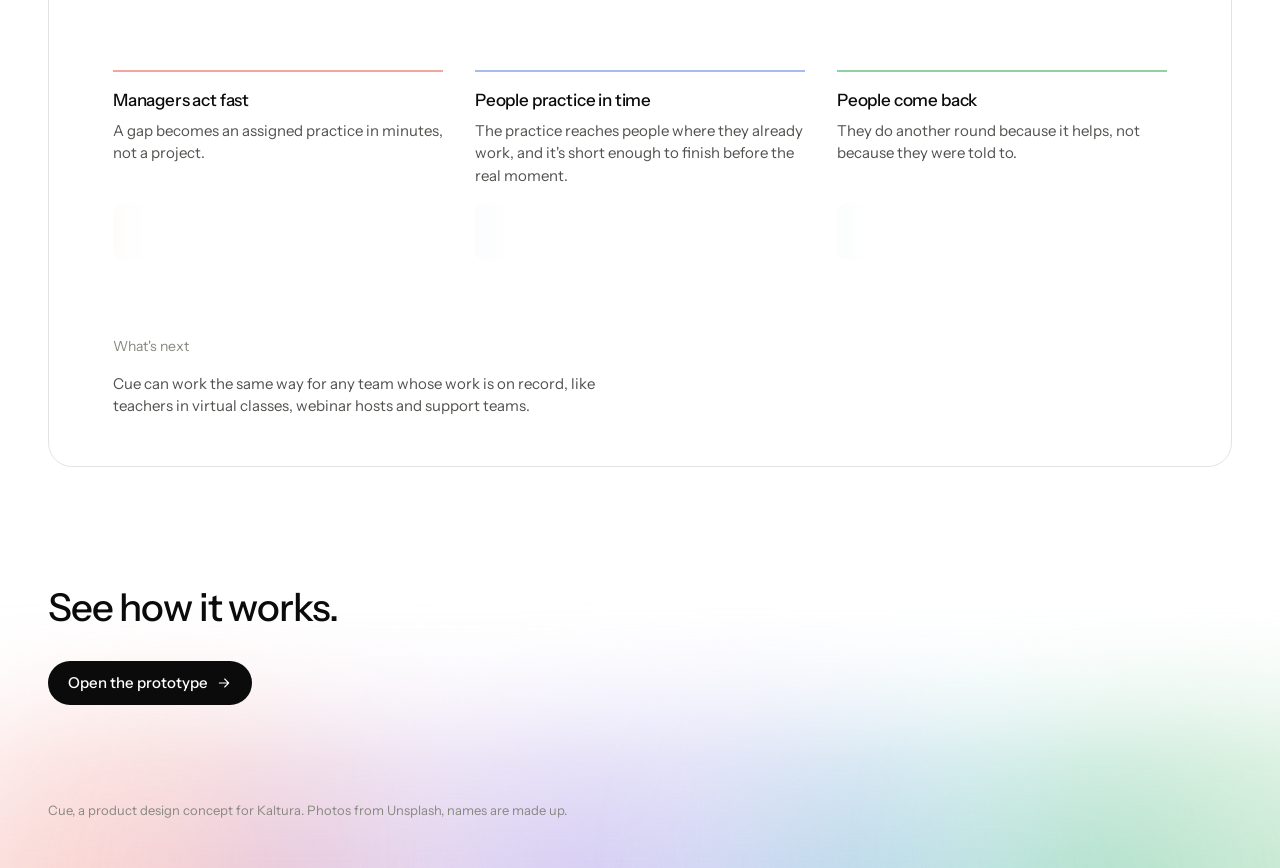
==== commit 0d051495: "Slide 4: What's next names teams Kaltura already records "...like teachers in virtual classes, webin" ====
--- a/index.html
+++ b/index.html
@@ -170,7 +170,7 @@
           <div class="slide-cols">
             <div>
               <div class="shell-label">What's next</div>
-              <p class="shell-text">Cue can work the same way for any team whose work is on record, like support calls, customer success reviews and coaching sessions.</p>
+              <p class="shell-text">Cue can work the same way for any team whose work is on record, like teachers in virtual classes, webinar hosts and support teams.</p>
             </div>
           </div>
         </article>
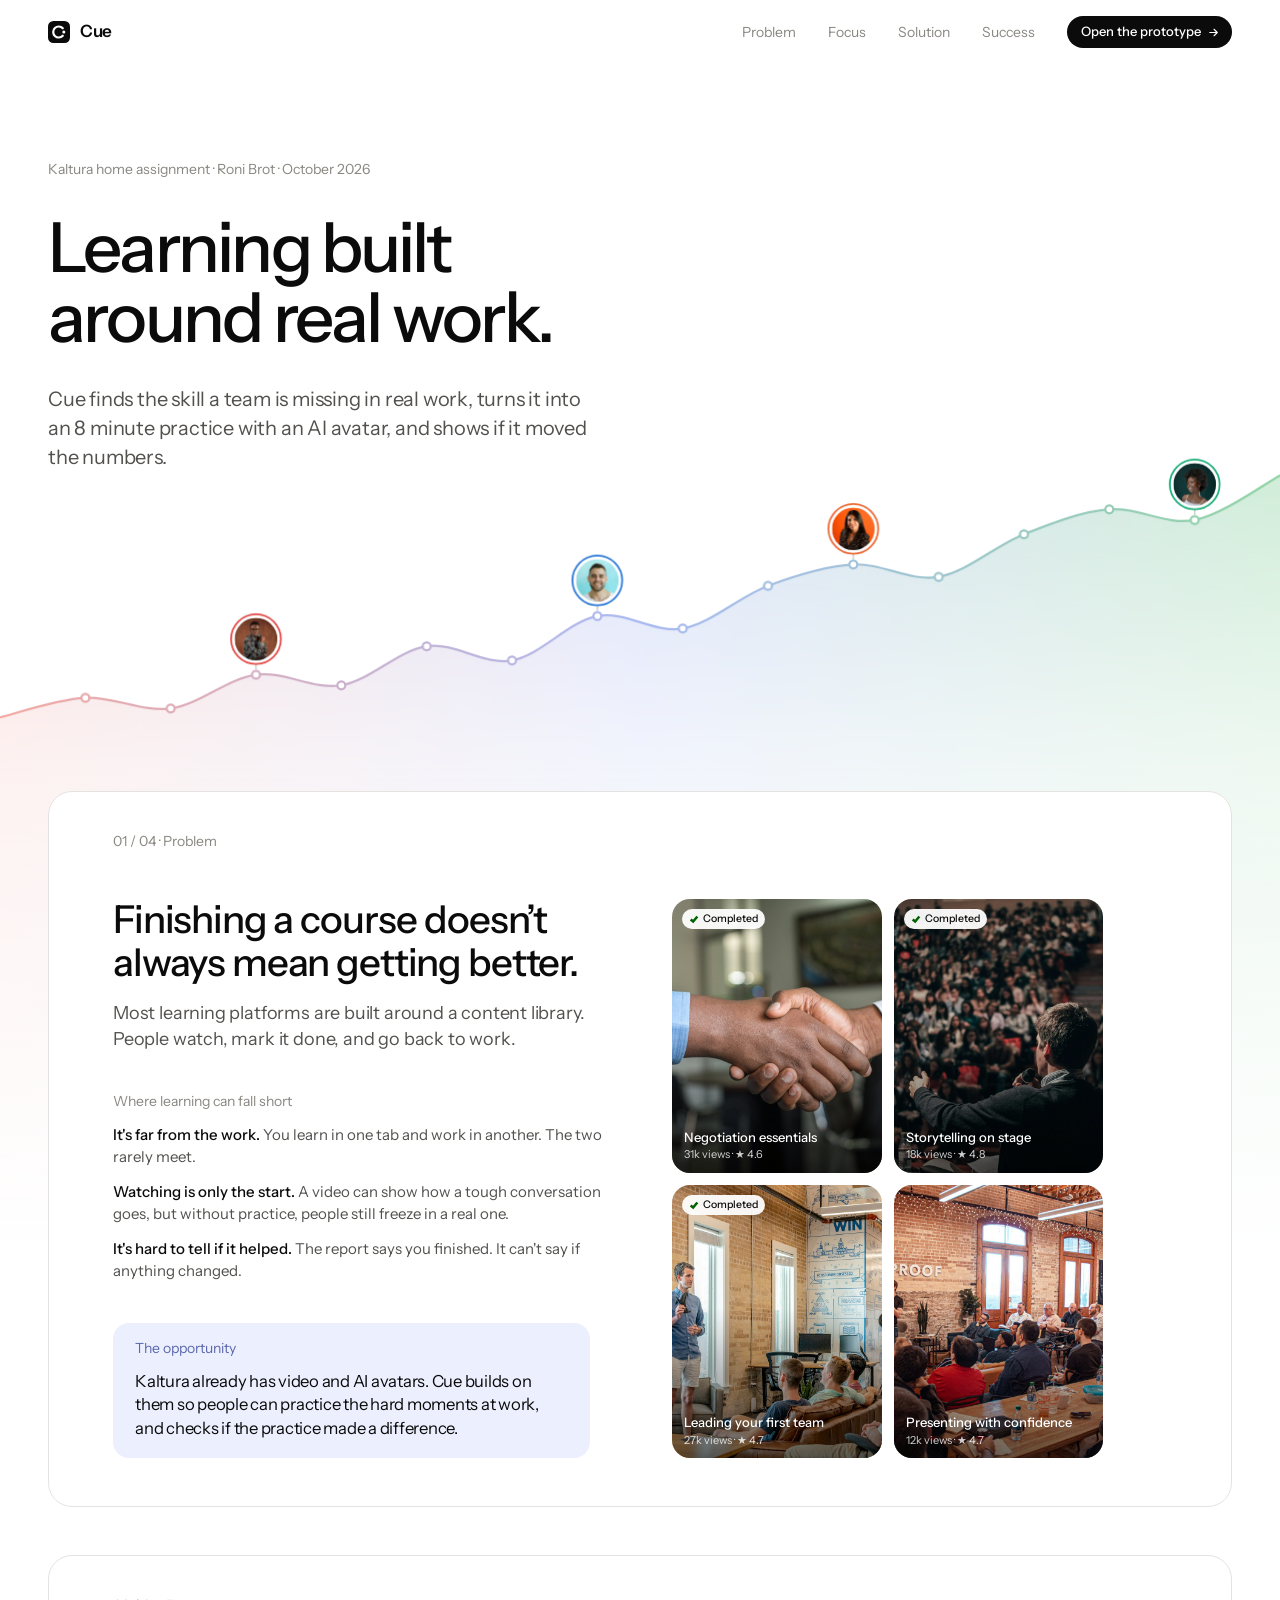
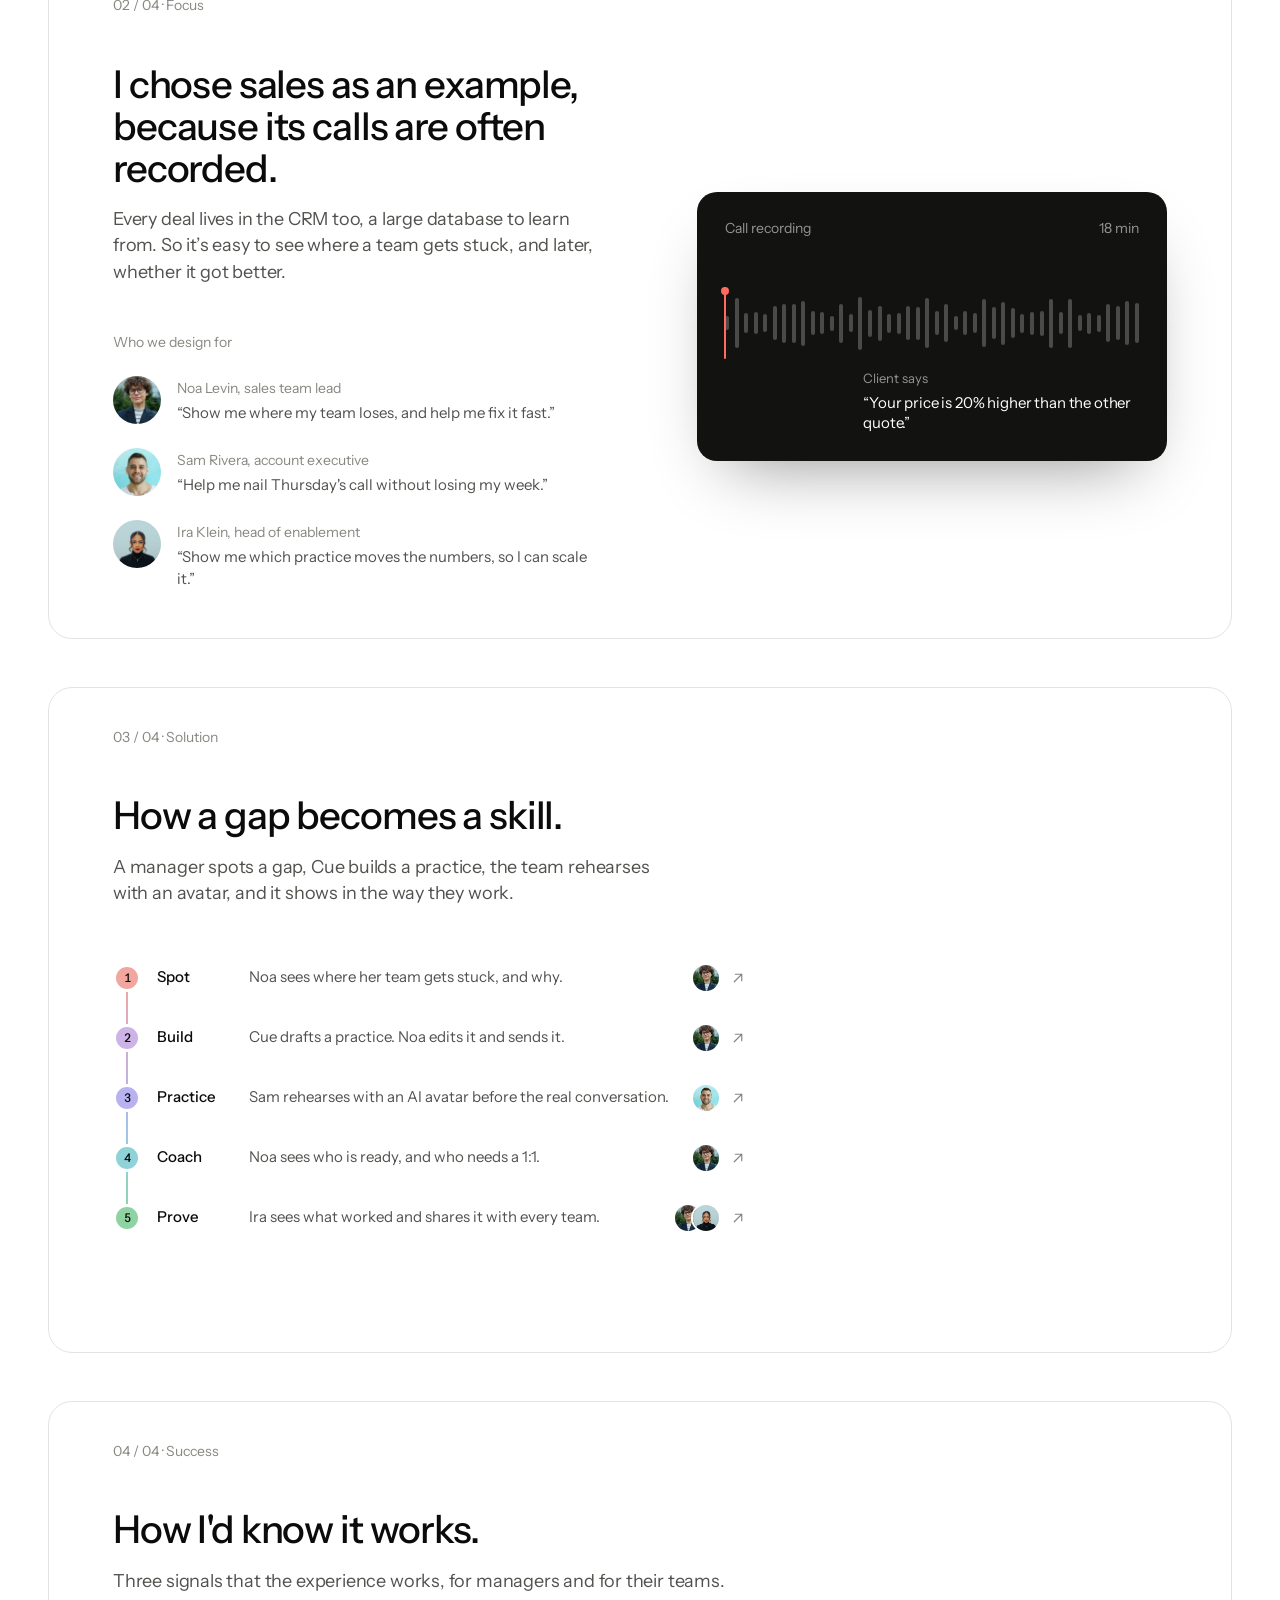
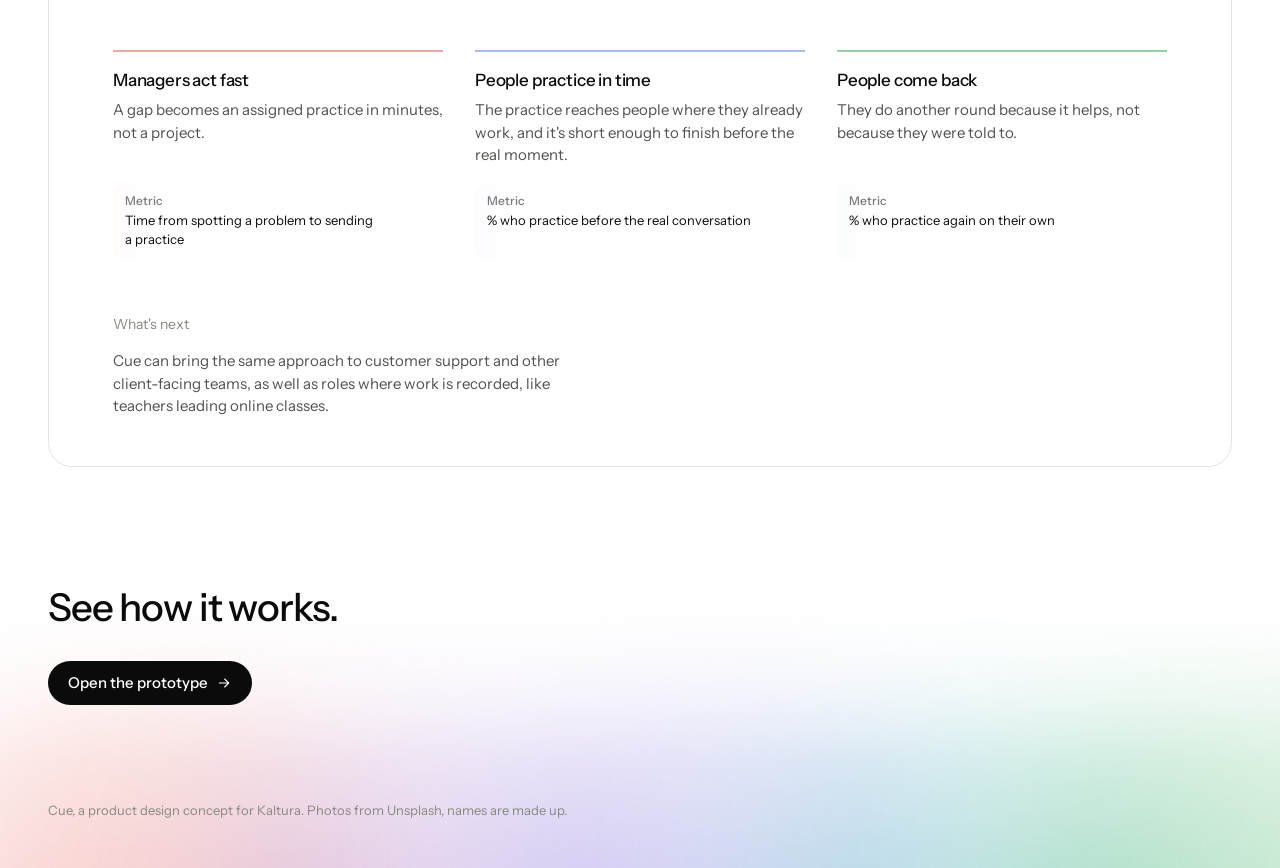
==== commit 57cdcba8: "Slide 4: simpler metrics and a client-facing What's next - Metrics: "Time from spotting a problem to" ====
--- a/index.html
+++ b/index.html
@@ -163,14 +163,14 @@
           <h2 class="shell-title">How I'd know it works.</h2>
           <p class="shell-lead">Three signals that the experience works, for managers and for their teams.</p>
           <ol class="ladder" data-appear data-component="Shell/Ladder">
-            <li style="--c:var(--viz-down)"><b>Managers act fast</b><p>A gap becomes an assigned practice in minutes, not a project.</p><span class="ladder-measure"><span class="ladder-measure-label">Metric</span><span>Time from a spotted gap to a sent practice</span></span></li>
-            <li style="--c:var(--viz-calm)"><b>People practice in time</b><p>The practice reaches people where they already work, and it's short enough to finish before the real moment.</p><span class="ladder-measure"><span class="ladder-measure-label">Metric</span><span>% who finish before their real conversation</span></span></li>
-            <li style="--c:var(--viz-up)"><b>People come back</b><p>They do another round because it helps, not because they were told to.</p><span class="ladder-measure"><span class="ladder-measure-label">Metric</span><span>% who do a second round without being asked</span></span></li>
+            <li style="--c:var(--viz-down)"><b>Managers act fast</b><p>A gap becomes an assigned practice in minutes, not a project.</p><span class="ladder-measure"><span class="ladder-measure-label">Metric</span><span>Time from spotting a problem to sending a practice</span></span></li>
+            <li style="--c:var(--viz-calm)"><b>People practice in time</b><p>The practice reaches people where they already work, and it's short enough to finish before the real moment.</p><span class="ladder-measure"><span class="ladder-measure-label">Metric</span><span>% who practice before the real conversation</span></span></li>
+            <li style="--c:var(--viz-up)"><b>People come back</b><p>They do another round because it helps, not because they were told to.</p><span class="ladder-measure"><span class="ladder-measure-label">Metric</span><span>% who practice again on their own</span></span></li>
           </ol>
           <div class="slide-cols">
             <div>
               <div class="shell-label">What's next</div>
-              <p class="shell-text">Cue can work the same way for any team whose work is on record, like teachers in virtual classes, webinar hosts and support teams.</p>
+              <p class="shell-text">Cue can bring the same approach to customer support and other client-facing teams, as well as roles where work is recorded, like teachers leading online classes.</p>
             </div>
           </div>
         </article>
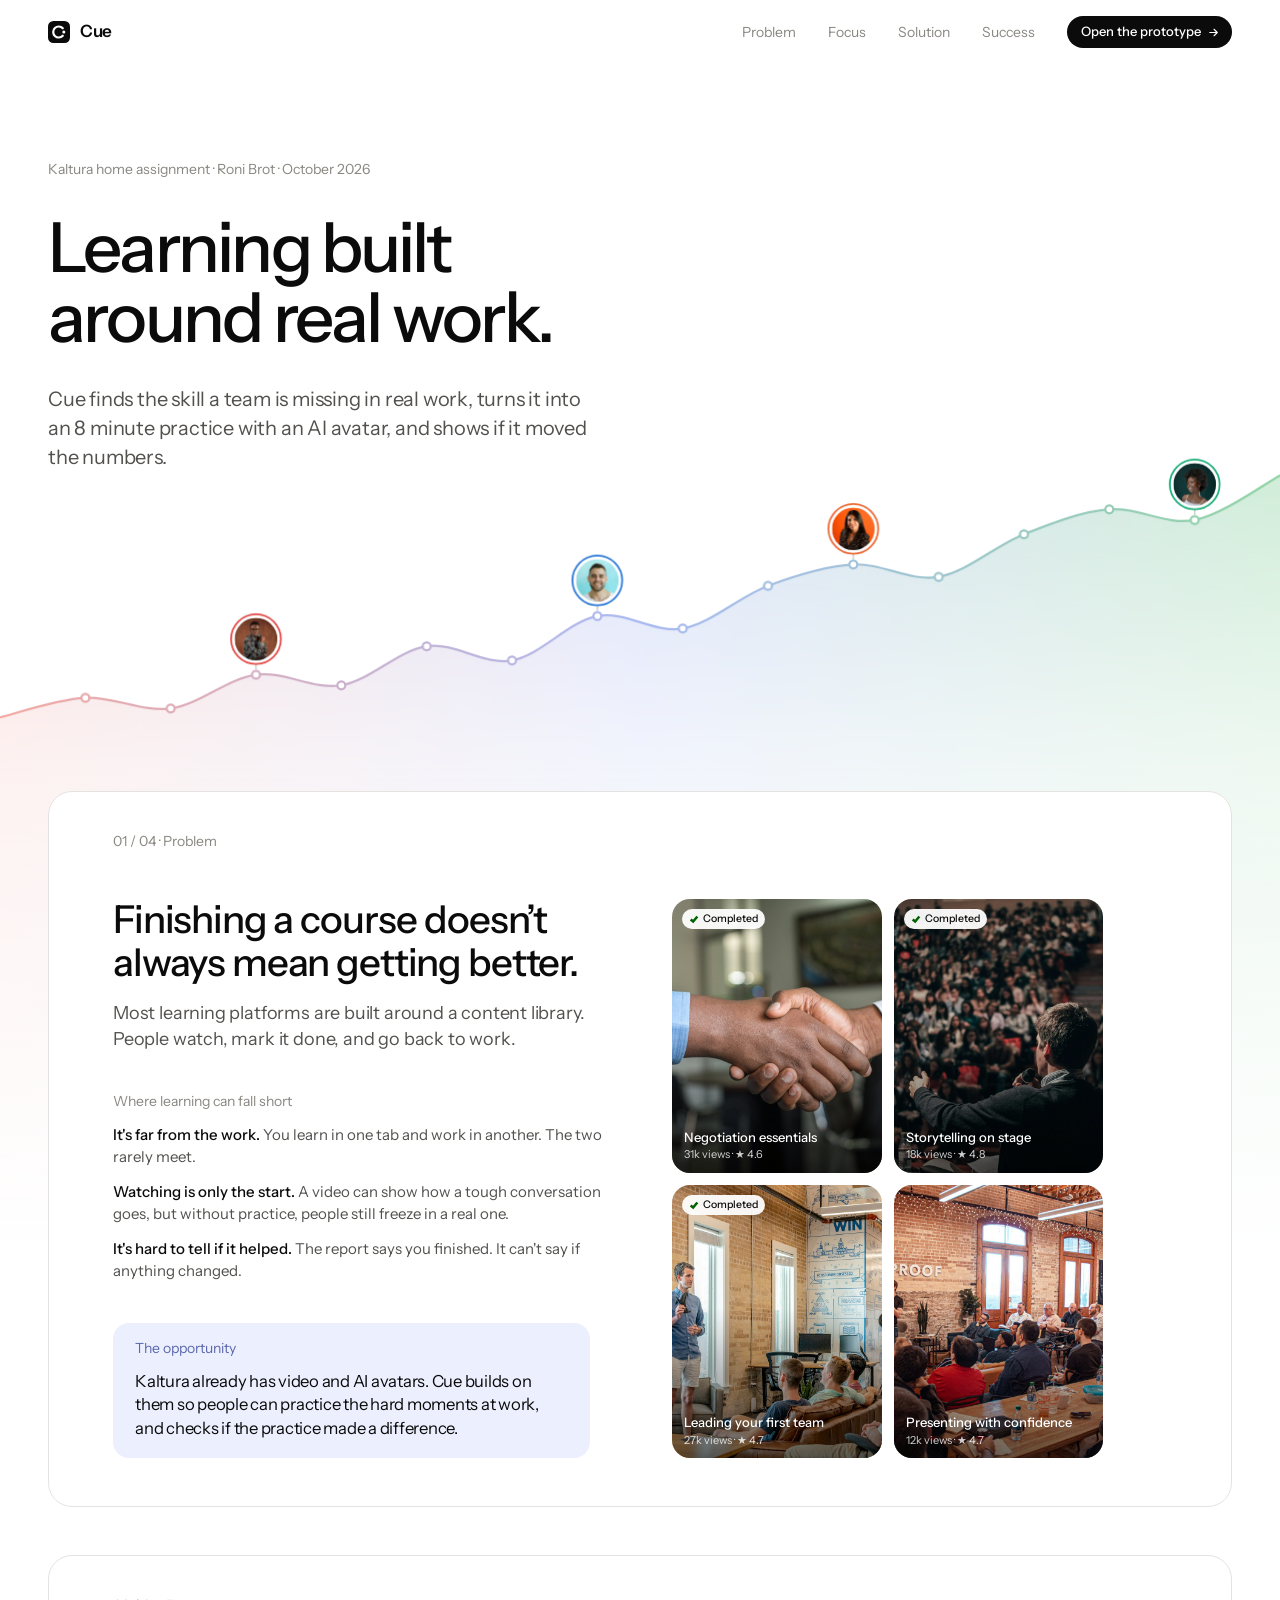
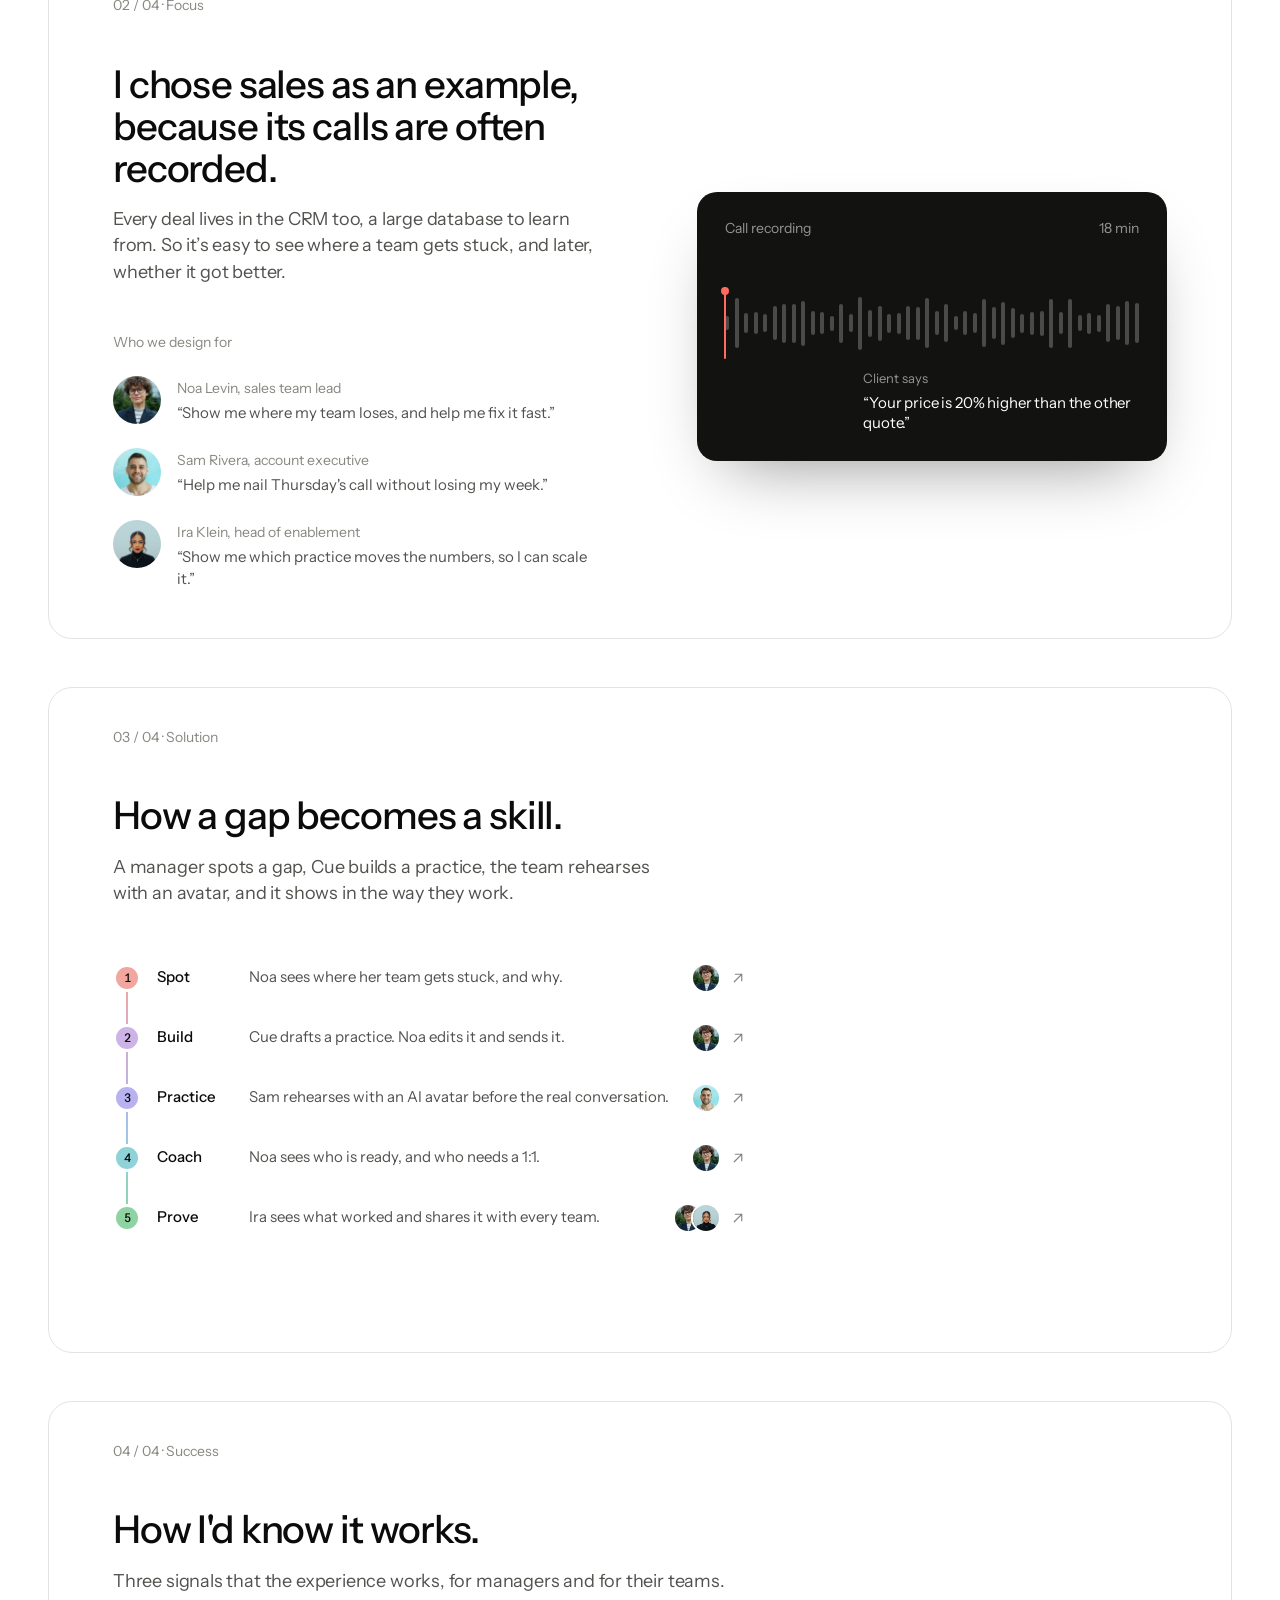
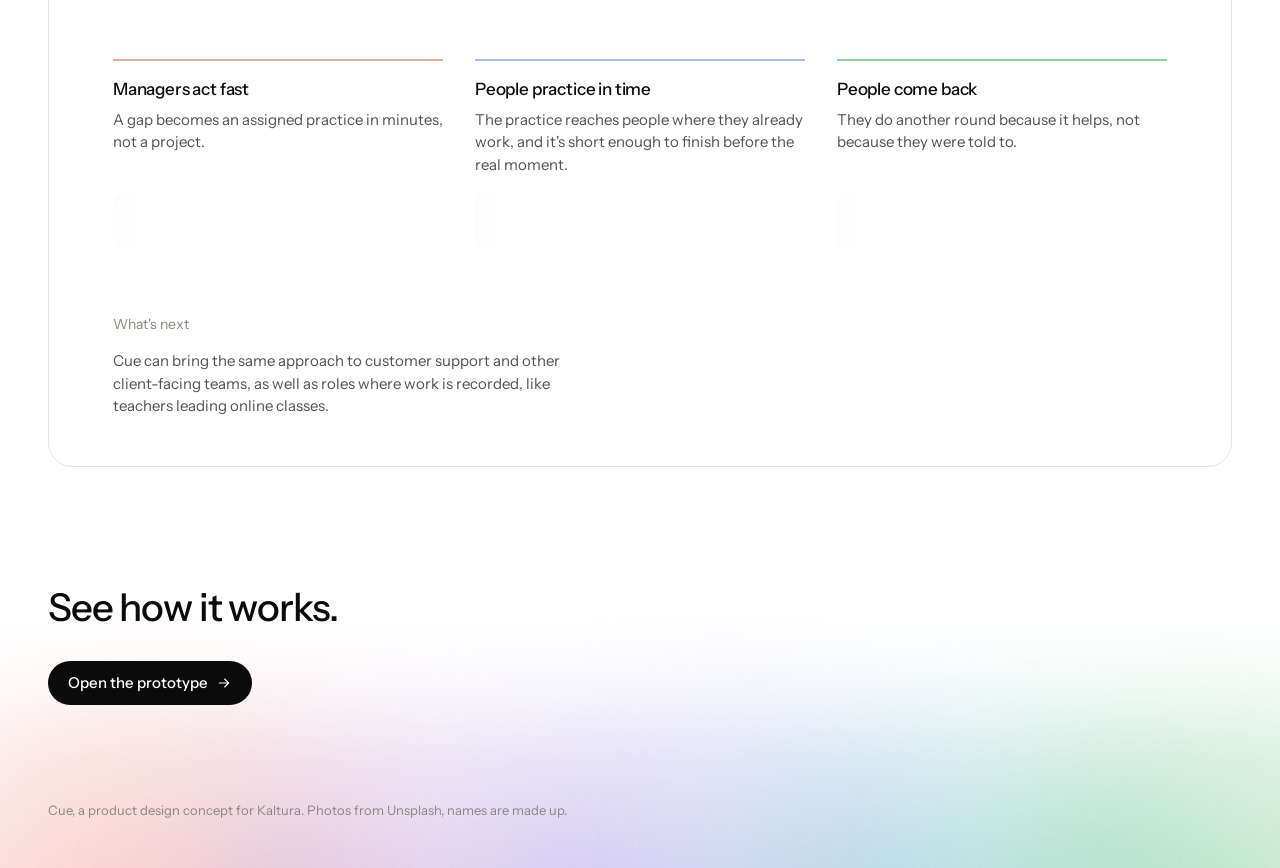
==== commit 2e329b7a: "Slide 4: "Time from seeing an insight to sending a practice" Co-Authored-By: Claude Opus 5.5 <norepl" ====
--- a/index.html
+++ b/index.html
@@ -163,7 +163,7 @@
           <h2 class="shell-title">How I'd know it works.</h2>
           <p class="shell-lead">Three signals that the experience works, for managers and for their teams.</p>
           <ol class="ladder" data-appear data-component="Shell/Ladder">
-            <li style="--c:var(--viz-down)"><b>Managers act fast</b><p>A gap becomes an assigned practice in minutes, not a project.</p><span class="ladder-measure"><span class="ladder-measure-label">Metric</span><span>Time from spotting a problem to sending a practice</span></span></li>
+            <li style="--c:var(--viz-down)"><b>Managers act fast</b><p>A gap becomes an assigned practice in minutes, not a project.</p><span class="ladder-measure"><span class="ladder-measure-label">Metric</span><span>Time from seeing an insight to sending a practice</span></span></li>
             <li style="--c:var(--viz-calm)"><b>People practice in time</b><p>The practice reaches people where they already work, and it's short enough to finish before the real moment.</p><span class="ladder-measure"><span class="ladder-measure-label">Metric</span><span>% who practice before the real conversation</span></span></li>
             <li style="--c:var(--viz-up)"><b>People come back</b><p>They do another round because it helps, not because they were told to.</p><span class="ladder-measure"><span class="ladder-measure-label">Metric</span><span>% who practice again on their own</span></span></li>
           </ol>
